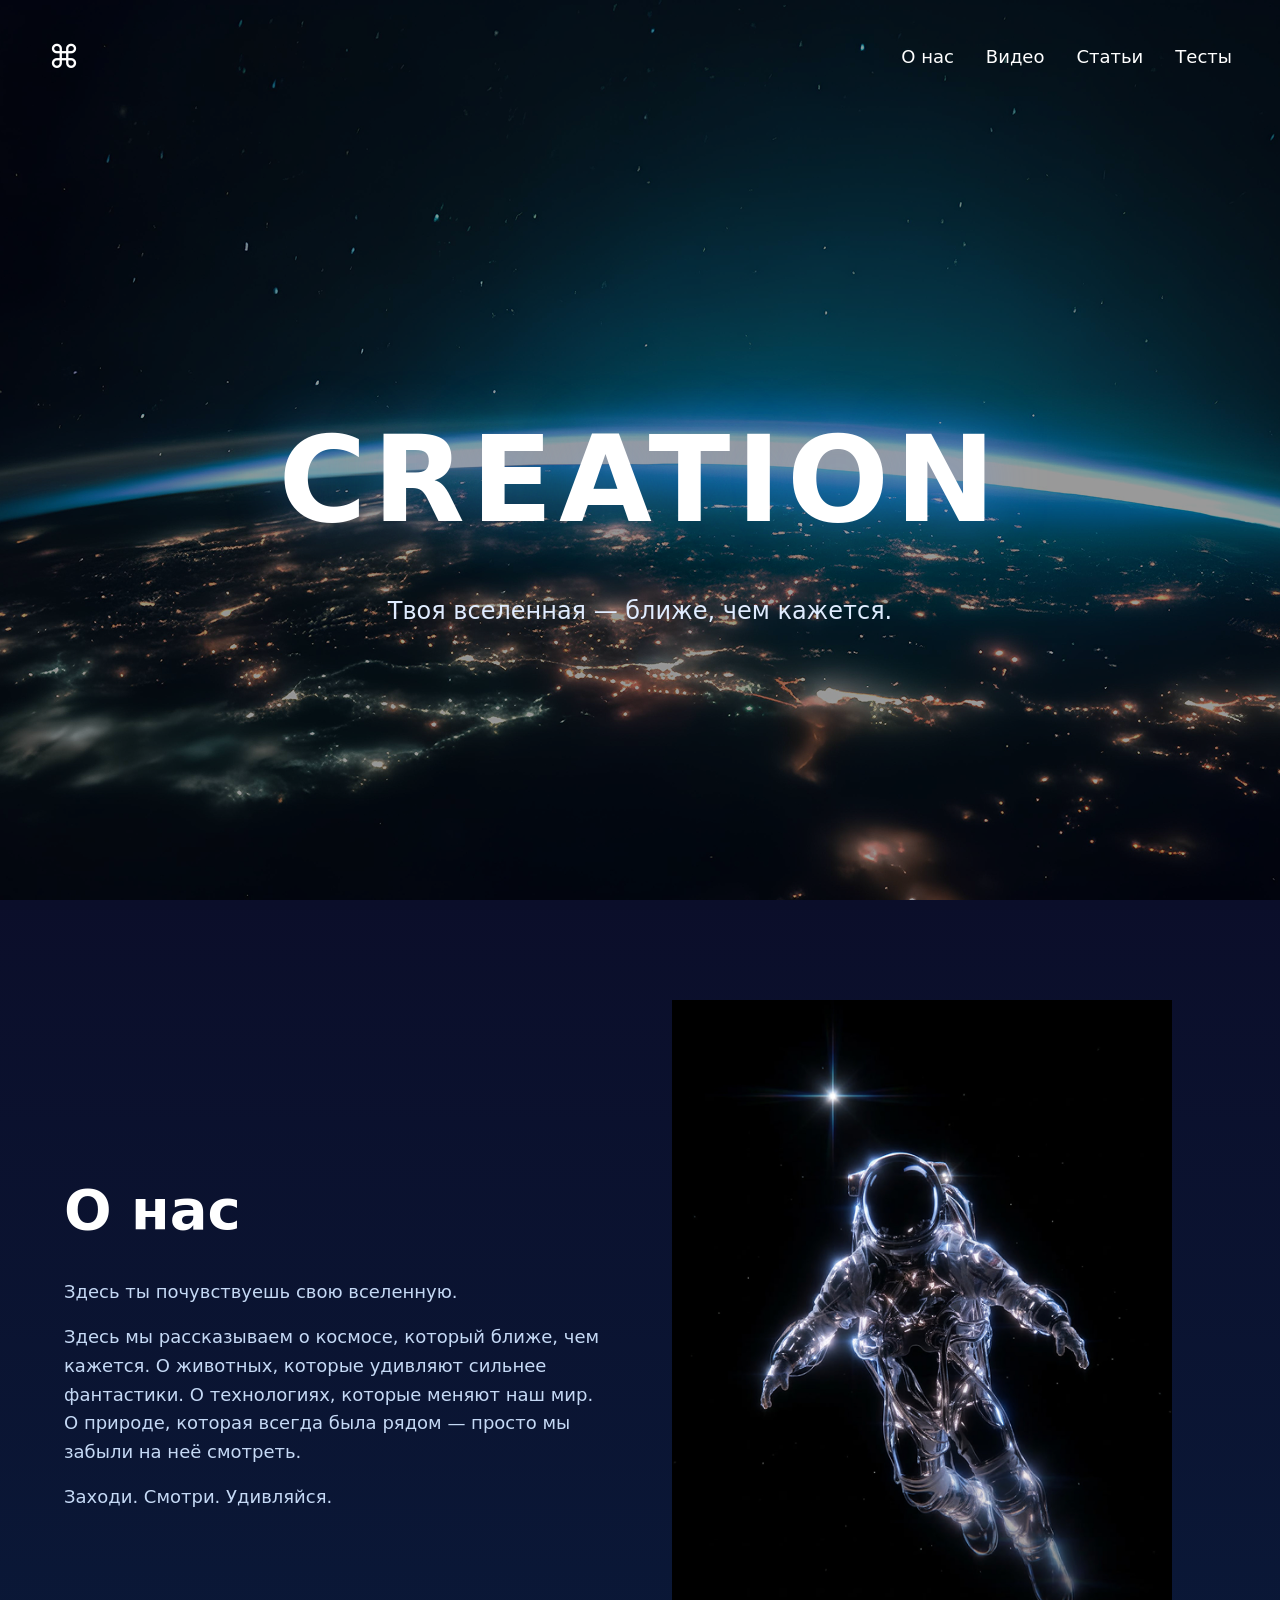
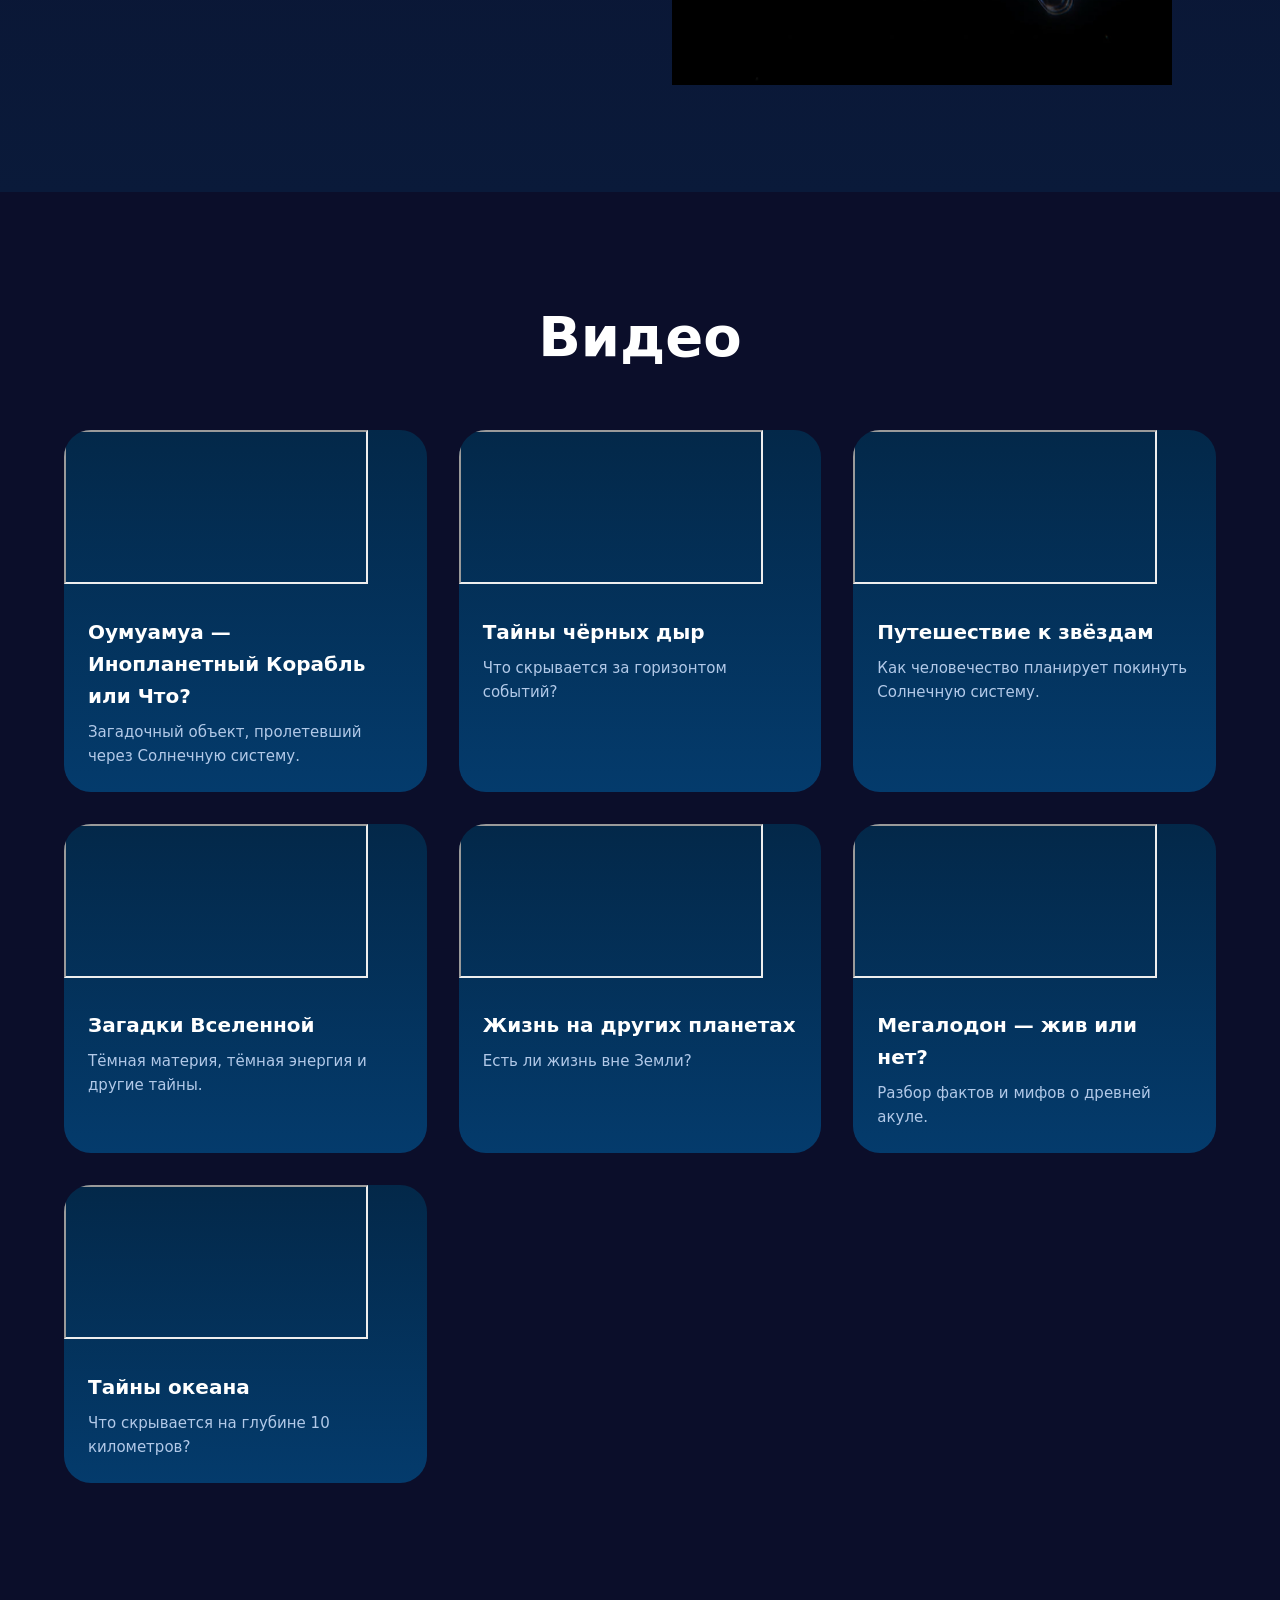
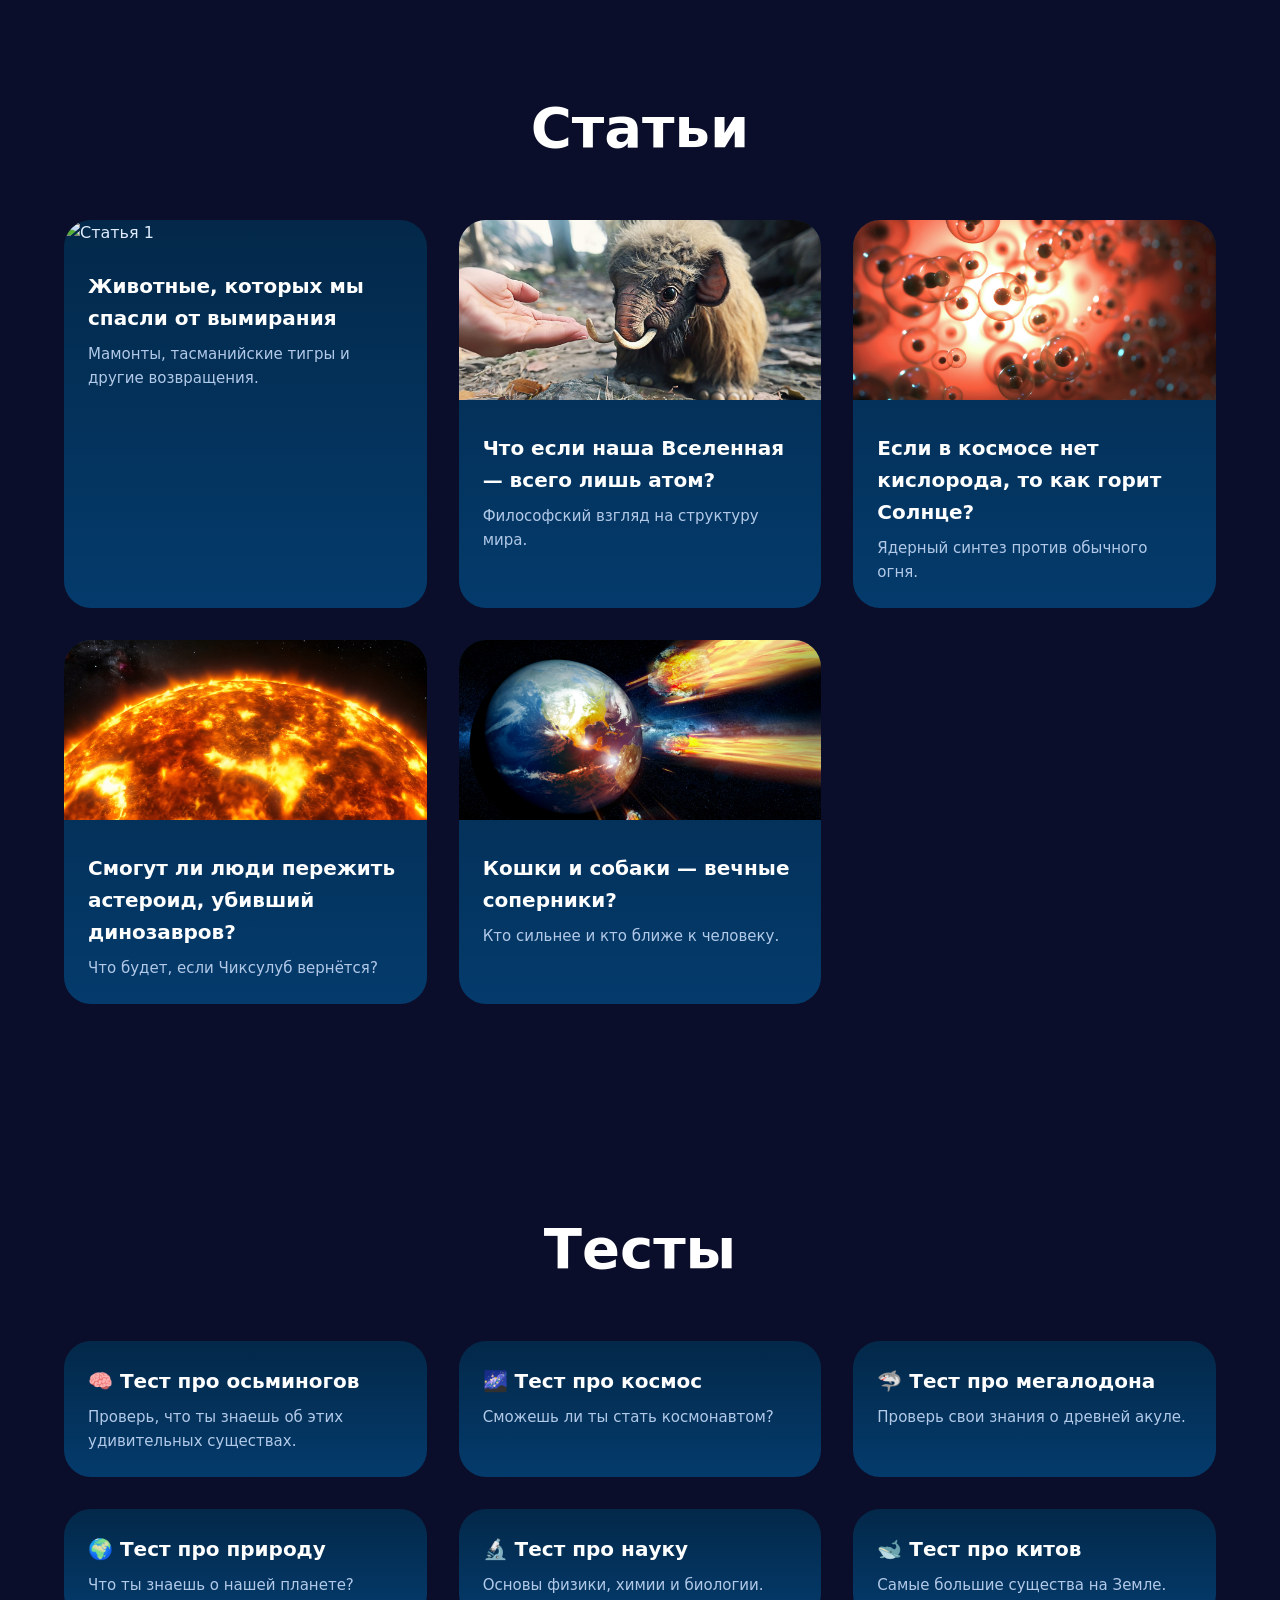
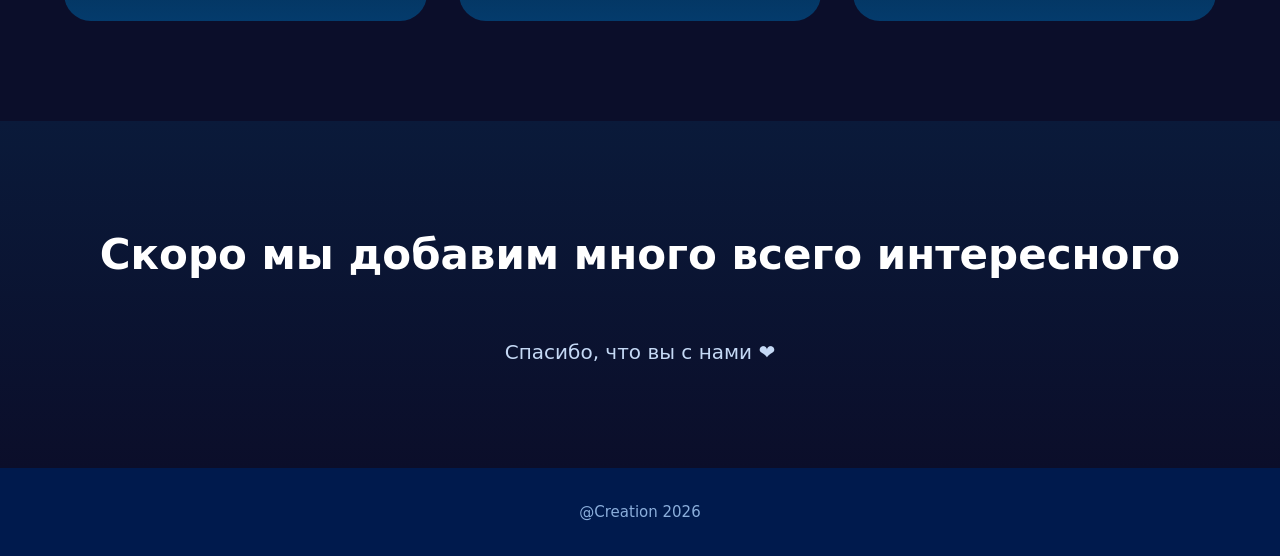
==== index.html @ 6f1531b1 "Update index.html" ====
<!DOCTYPE html>
<html lang="ru">
<head>
    <meta charset="UTF-8" />
    <meta name="viewport" content="width=device-width, initial-scale=1.0" />
    <title>Creation — Твоя вселенная ближе, чем кажется</title>
    <link rel="stylesheet" href="style.css" />
</head>
<body>

    <!-- ШАПКА -->
    <header class="hero">
        <nav class="nav">
            <div class="logo">⌘</div>
            <div class="nav-links">
                <a href="#about">О нас</a>
                <a href="#video">Видео</a>
                <a href="#articles">Статьи</a>
                <a href="#tests">Тесты</a>
            </div>
        </nav>
        <div class="hero-content">
            <h1>CREATION</h1>
            <p>Твоя вселенная — ближе, чем кажется.</p>
        </div>
    </header>

    <!-- О НАС -->
    <section class="about" id="about">
        <div class="container about-grid">
            <div class="about-text">
                <h2>О нас</h2>
                <p>Здесь ты почувствуешь свою вселенную.</p>
                <p>Здесь мы рассказываем о космосе, который ближе, чем кажется. О животных, которые удивляют сильнее фантастики. О технологиях, которые меняют наш мир. О природе, которая всегда была рядом — просто мы забыли на неё смотреть.</p>
                <p>Заходи. Смотри. Удивляйся.</p>
            </div>
            <div class="about-image">
                <img src="images/astronaut.png" alt="Астронавт" />
            </div>
        </div>
    </section>

    <!-- ВИДЕО -->
    <section class="video" id="video">
        <div class="container">
            <h2>Видео</h2>
            <div class="cards">
                <div class="card">
                    <iframe src="https://vkvideo.ru/video_ext.php?oid=-218439981&id=456239287&hash=de2bb374d30e2c2c&hd=4" allowfullscreen></iframe>
                    <div class="card-info">
                        <h3>Оумуамуа — Инопланетный Корабль или Что?</h3>
                        <p>Загадочный объект, пролетевший через Солнечную систему.</p>
                    </div>
                </div>
                <div class="card">
                    <iframe src="https://vkvideo.ru/video_ext.php?oid=-218439981&id=456239277&hash=f1d18c4d603e2909&hd=4" allowfullscreen></iframe>
                    <div class="card-info">
                        <h3>Тайны чёрных дыр</h3>
                        <p>Что скрывается за горизонтом событий?</p>
                    </div>
                </div>
                <div class="card">
                    <iframe src="https://vkvideo.ru/video_ext.php?oid=-218439981&id=456239254&hash=e737dfb72e11c204&hd=4" allowfullscreen></iframe>
                    <div class="card-info">
                        <h3>Путешествие к звёздам</h3>
                        <p>Как человечество планирует покинуть Солнечную систему.</p>
                    </div>
                </div>
                <div class="card">
                    <iframe src="https://vkvideo.ru/video_ext.php?oid=-218439981&id=456239250&hash=65f0c5358babe5a1&hd=4" allowfullscreen></iframe>
                    <div class="card-info">
                        <h3>Загадки Вселенной</h3>
                        <p>Тёмная материя, тёмная энергия и другие тайны.</p>
                    </div>
                </div>
                <div class="card">
                    <iframe src="https://vkvideo.ru/video_ext.php?oid=-218439981&id=456239249&hash=d5e476a7322c8f44&hd=4" allowfullscreen></iframe>
                    <div class="card-info">
                        <h3>Жизнь на других планетах</h3>
                        <p>Есть ли жизнь вне Земли?</p>
                    </div>
                </div>
                <div class="card">
                    <iframe src="https://vkvideo.ru/video_ext.php?oid=-218439981&id=456239242&hash=7cb944dc60ce0223&hd=4" allowfullscreen></iframe>
                    <div class="card-info">
                        <h3>Мегалодон — жив или нет?</h3>
                        <p>Разбор фактов и мифов о древней акуле.</p>
                    </div>
                </div>
                <div class="card">
                    <iframe src="https://vkvideo.ru/video_ext.php?oid=-218439981&id=456239241&hash=634c8dbf50a5b9b9&hd=4" allowfullscreen></iframe>
                    <div class="card-info">
                        <h3>Тайны океана</h3>
                        <p>Что скрывается на глубине 10 километров?</p>
                    </div>
                </div>
            </div>
        </div>
    </section>

    <!-- СТАТЬИ -->
    <section class="articles" id="articles">
        <div class="container">
            <h2>Статьи</h2>
            <div class="cards">
                <a class="card" href="https://dzen.ru/a/aBX8T81dVy4YUMXa" target="_blank">
                    <img src="images/article-1.jpg" alt="Статья 1" />
                    <div class="card-info">
                        <h3>Животные, которых мы спасли от вымирания</h3>
                        <p>Мамонты, тасманийские тигры и другие возвращения.</p>
                    </div>
                </a>
                <a class="card" href="https://dzen.ru/a/ZqUcMtZQ5lzDeufb" target="_blank">
                    <img src="images/article-2.jpg" alt="Статья 2" />
                    <div class="card-info">
                        <h3>Что если наша Вселенная — всего лишь атом?</h3>
                        <p>Философский взгляд на структуру мира.</p>
                    </div>
                </a>
                <a class="card" href="https://dzen.ru/a/ZqPTDhORpBFVFWSX" target="_blank">
                    <img src="images/article-3.jpg" alt="Статья 3" />
                    <div class="card-info">
                        <h3>Если в космосе нет кислорода, то как горит Солнце?</h3>
                        <p>Ядерный синтез против обычного огня.</p>
                    </div>
                </a>
                <a class="card" href="https://dzen.ru/a/Zp5IUwvOgj-V2oVe" target="_blank">
                    <img src="images/article-4.jpg" alt="Статья 4" />
                    <div class="card-info">
                        <h3>Смогут ли люди пережить астероид, убивший динозавров?</h3>
                        <p>Что будет, если Чиксулуб вернётся?</p>
                    </div>
                </a>
                <a class="card" href="https://dzen.ru/a/Zp0qMAXLX3EiZTtD" target="_blank">
                    <img src="images/article-5.jpg" alt="Статья 5" />
                    <div class="card-info">
                        <h3>Кошки и собаки — вечные соперники?</h3>
                        <p>Кто сильнее и кто ближе к человеку.</p>
                    </div>
                </a>
            </div>
        </div>
    </section>

    <!-- ТЕСТЫ -->
    <section class="tests" id="tests">
        <div class="container">
            <h2>Тесты</h2>
            <div class="cards">
                <div class="card" onclick="startQuiz(0)">
                    <div class="card-info">
                        <h3>🧠 Тест про осьминогов</h3>
                        <p>Проверь, что ты знаешь об этих удивительных существах.</p>
                    </div>
                </div>
                <div class="card" onclick="startQuiz(1)">
                    <div class="card-info">
                        <h3>🌌 Тест про космос</h3>
                        <p>Сможешь ли ты стать космонавтом?</p>
                    </div>
                </div>
                <div class="card" onclick="startQuiz(2)">
                    <div class="card-info">
                        <h3>🦈 Тест про мегалодона</h3>
                        <p>Проверь свои знания о древней акуле.</p>
                    </div>
                </div>
                <div class="card" onclick="startQuiz(3)">
                    <div class="card-info">
                        <h3>🌍 Тест про природу</h3>
                        <p>Что ты знаешь о нашей планете?</p>
                    </div>
                </div>
                <div class="card" onclick="startQuiz(4)">
                    <div class="card-info">
                        <h3>🔬 Тест про науку</h3>
                        <p>Основы физики, химии и биологии.</p>
                    </div>
                </div>
                <div class="card" onclick="startQuiz(5)">
                    <div class="card-info">
                        <h3>🐋 Тест про китов</h3>
                        <p>Самые большие существа на Земле.</p>
                    </div>
                </div>
            </div>
        </div>
    </section>

    <!-- МОДАЛЬНОЕ ОКНО ДЛЯ ТЕСТОВ -->
    <div id="quizModal" class="modal">
        <div class="modal-content quiz-content">
            <span class="close" onclick="closeQuiz()">&times;</span>
            <div id="quizContainer"></div>
        </div>
    </div>

    <!-- ФИНАЛ -->
    <section class="final">
        <div class="container">
            <h2>Скоро мы добавим много всего интересного</h2>
            <p>Спасибо, что вы с нами ❤️</p>
        </div>
    </section>

    <!-- ПОДВАЛ -->
    <footer>
        <div class="container">
            <p>@Creation 2026</p>
        </div>
    </footer>

    <script src="script.js"></script>
</body>
</html>
---- style.css ----
* { margin: 0; padding: 0; box-sizing: border-box; }

body {
    font-family: 'Segoe UI', system-ui, -apple-system, sans-serif;
    background: #0b0e2a;
    color: #e0ecff;
    line-height: 1.6;
}

.container { max-width: 1200px; margin: 0 auto; padding: 0 24px; }

/* ШАПКА */
.hero {
    min-height: 100vh;
    background: url('images/hero-bg.jpg') center/cover no-repeat;
    position: relative;
    display: flex;
    flex-direction: column;
}
.hero::before {
    content: '';
    position: absolute; inset: 0;
    background: rgba(0, 0, 0, 0.4);
}
.nav {
    position: relative; z-index: 2;
    display: flex; justify-content: space-between; align-items: center;
    padding: 32px 48px;
}
.logo { font-size: 32px; color: #fff; }
.nav-links { display: flex; gap: 32px; }
.nav-links a {
    color: #fff; text-decoration: none; font-size: 18px; transition: 0.2s;
}
.nav-links a:hover { color: #6aa5ff; }
.hero-content {
    position: relative; z-index: 2;
    flex: 1; display: flex; flex-direction: column;
    justify-content: center; align-items: center; text-align: center;
}
.hero-content h1 {
    font-size: 120px; font-weight: 900; color: #fff;
    letter-spacing: 0.05em;
    text-shadow: 0 0 60px rgba(106, 165, 255, 0.4);
}
.hero-content p { font-size: 24px; color: #e0ecff; margin-top: 16px; }

/* СЕКЦИИ */
section { padding: 100px 0; }
h2 {
    font-size: 56px; font-weight: 700; color: #fff;
    text-align: center; margin-bottom: 48px;
}

/* О НАС */
.about { background: linear-gradient(180deg, #0b0e2a 0%, #0a1a3a 100%); }
.about-grid {
    display: grid; grid-template-columns: 1fr 1fr;
    gap: 64px; align-items: center;
}
.about-text h2 { text-align: left; margin-bottom: 24px; }
.about-text p { font-size: 18px; color: #c5d9f5; margin-bottom: 16px; }
.about-image img { width: 100%; max-width: 500px; }

/* КАРТОЧКИ */
.cards {
    display: grid; grid-template-columns: repeat(auto-fit, minmax(280px, 1fr));
    gap: 32px;
}
.card {
    background: linear-gradient(180deg, #032849 0%, #043b6c 100%);
    border-radius: 27px; overflow: hidden; transition: 0.3s;
    cursor: pointer; text-decoration: none; color: inherit; display: block;
}
.card:hover {
    transform: translateY(-8px);
    box-shadow: 0 20px 40px rgba(0, 0, 0, 0.4);
}
.card img { width: 100%; height: 180px; object-fit: cover; }
.card-info { padding: 24px; }
.card-info h3 { font-size: 20px; color: #fff; margin-bottom: 8px; }
.card-info p { font-size: 15px; color: #b2c9e8; }

/* МОДАЛЬНЫЕ ОКНА */
.modal {
    display: none; position: fixed; inset: 0;
    background: rgba(0, 0, 0, 0.9); z-index: 1000;
    justify-content: center; align-items: center; padding: 24px;
}
.modal.active { display: flex; }
.modal-content {
    background: #0b0e2a; border-radius: 27px;
    max-width: 900px; width: 100%; padding: 24px; position: relative;
}
.modal-content iframe {
    width: 100%; aspect-ratio: 16 / 9; border-radius: 16px;
}
.close {
    position: absolute; top: 16px; right: 24px;
    font-size: 36px; color: #fff; cursor: pointer;
}
.quiz-content { max-width: 700px; }

/* ТЕСТЫ */
.quiz-question { font-size: 24px; color: #fff; margin-bottom: 24px; }
.quiz-options { display: flex; flex-direction: column; gap: 12px; }
.quiz-option {
    padding: 16px 24px;
    background: rgba(255, 255, 255, 0.05);
    border: 1px solid rgba(255, 255, 255, 0.1);
    border-radius: 16px; color: #e0ecff; font-size: 18px;
    cursor: pointer; transition: 0.2s;
}
.quiz-option:hover {
    background: rgba(106, 165, 255, 0.1);
    border-color: #6aa5ff;
}
.quiz-option.correct {
    background: rgba(52, 196, 113, 0.2);
    border-color: #34c471;
}
.quiz-option.wrong {
    background: rgba(255, 80, 80, 0.2);
    border-color: #ff5555;
}
.quiz-result {
    margin-top: 24px; text-align: center;
    font-size: 20px; color: #fff;
}

/* ФИНАЛ */
.final {
    background: linear-gradient(180deg, #0a1a3a 0%, #0b0e2a 100%);
    text-align: center;
}
.final h2 { font-size: 42px; }
.final p { font-size: 20px; color: #c5d9f5; margin-top: 16px; }

/* ПОДВАЛ */
footer {
    background: #001a4d; padding: 32px 0;
    text-align: center; color: #8aaedb; font-size: 15px;
}

/* АДАПТИВ */
@media (max-width: 768px) {
    .hero-content h1 { font-size: 56px; }
    .hero-content p { font-size: 18px; }
    .nav { flex-direction: column; gap: 16px; }
    .nav-links { gap: 16px; }
    h2 { font-size: 36px; }
    .about-grid { grid-template-columns: 1fr; }
}
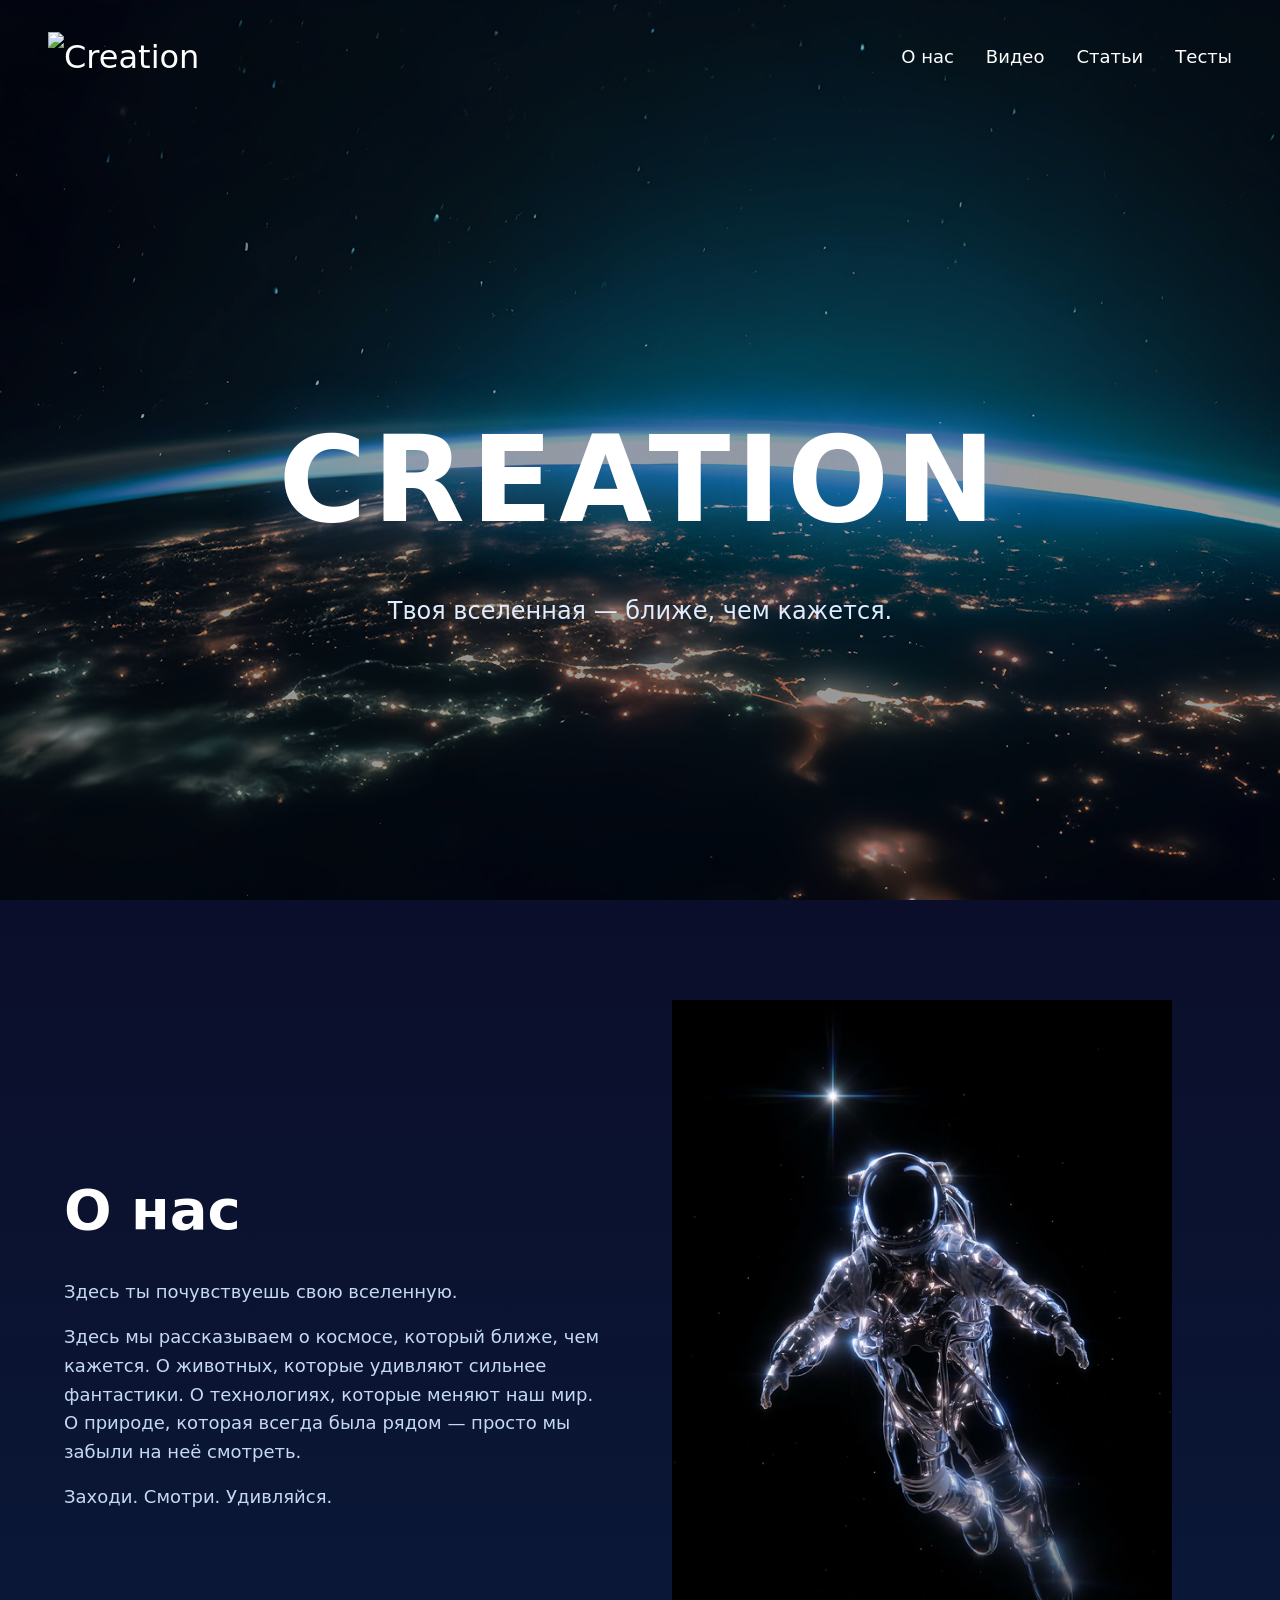
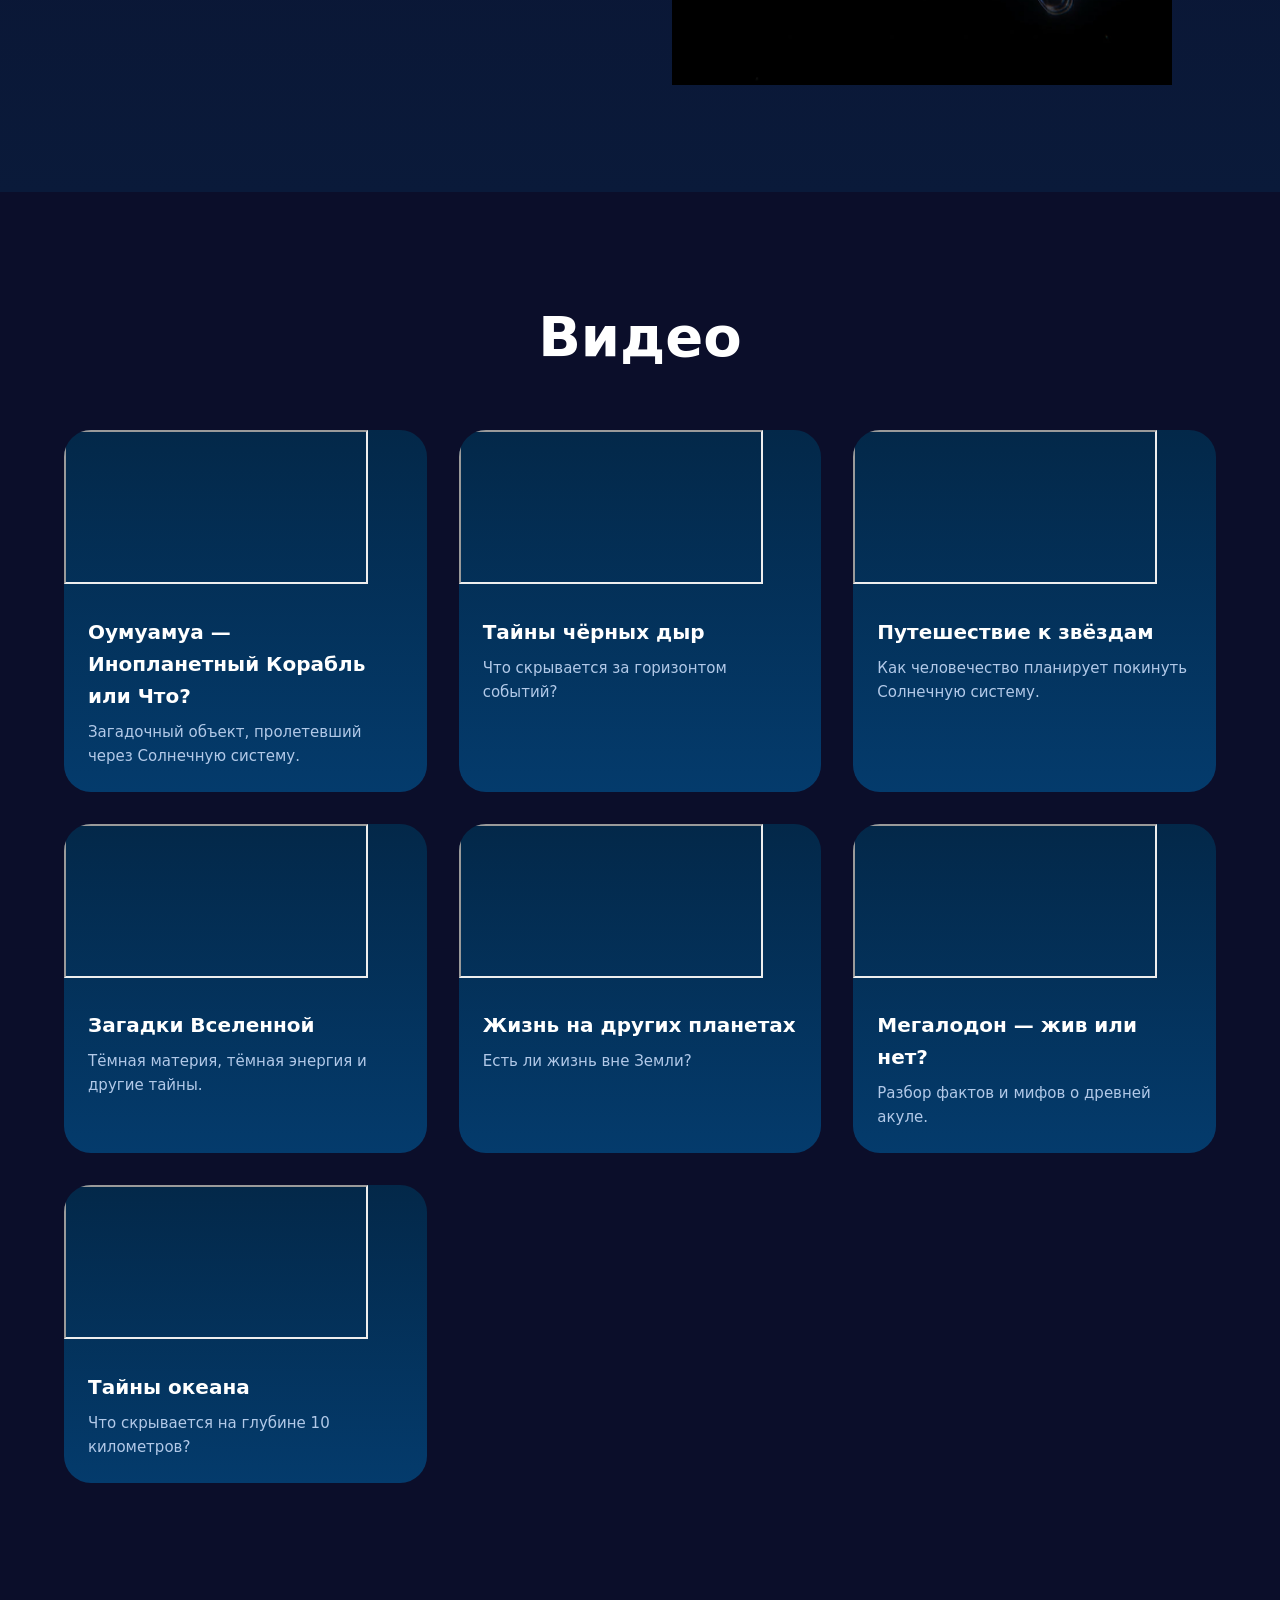
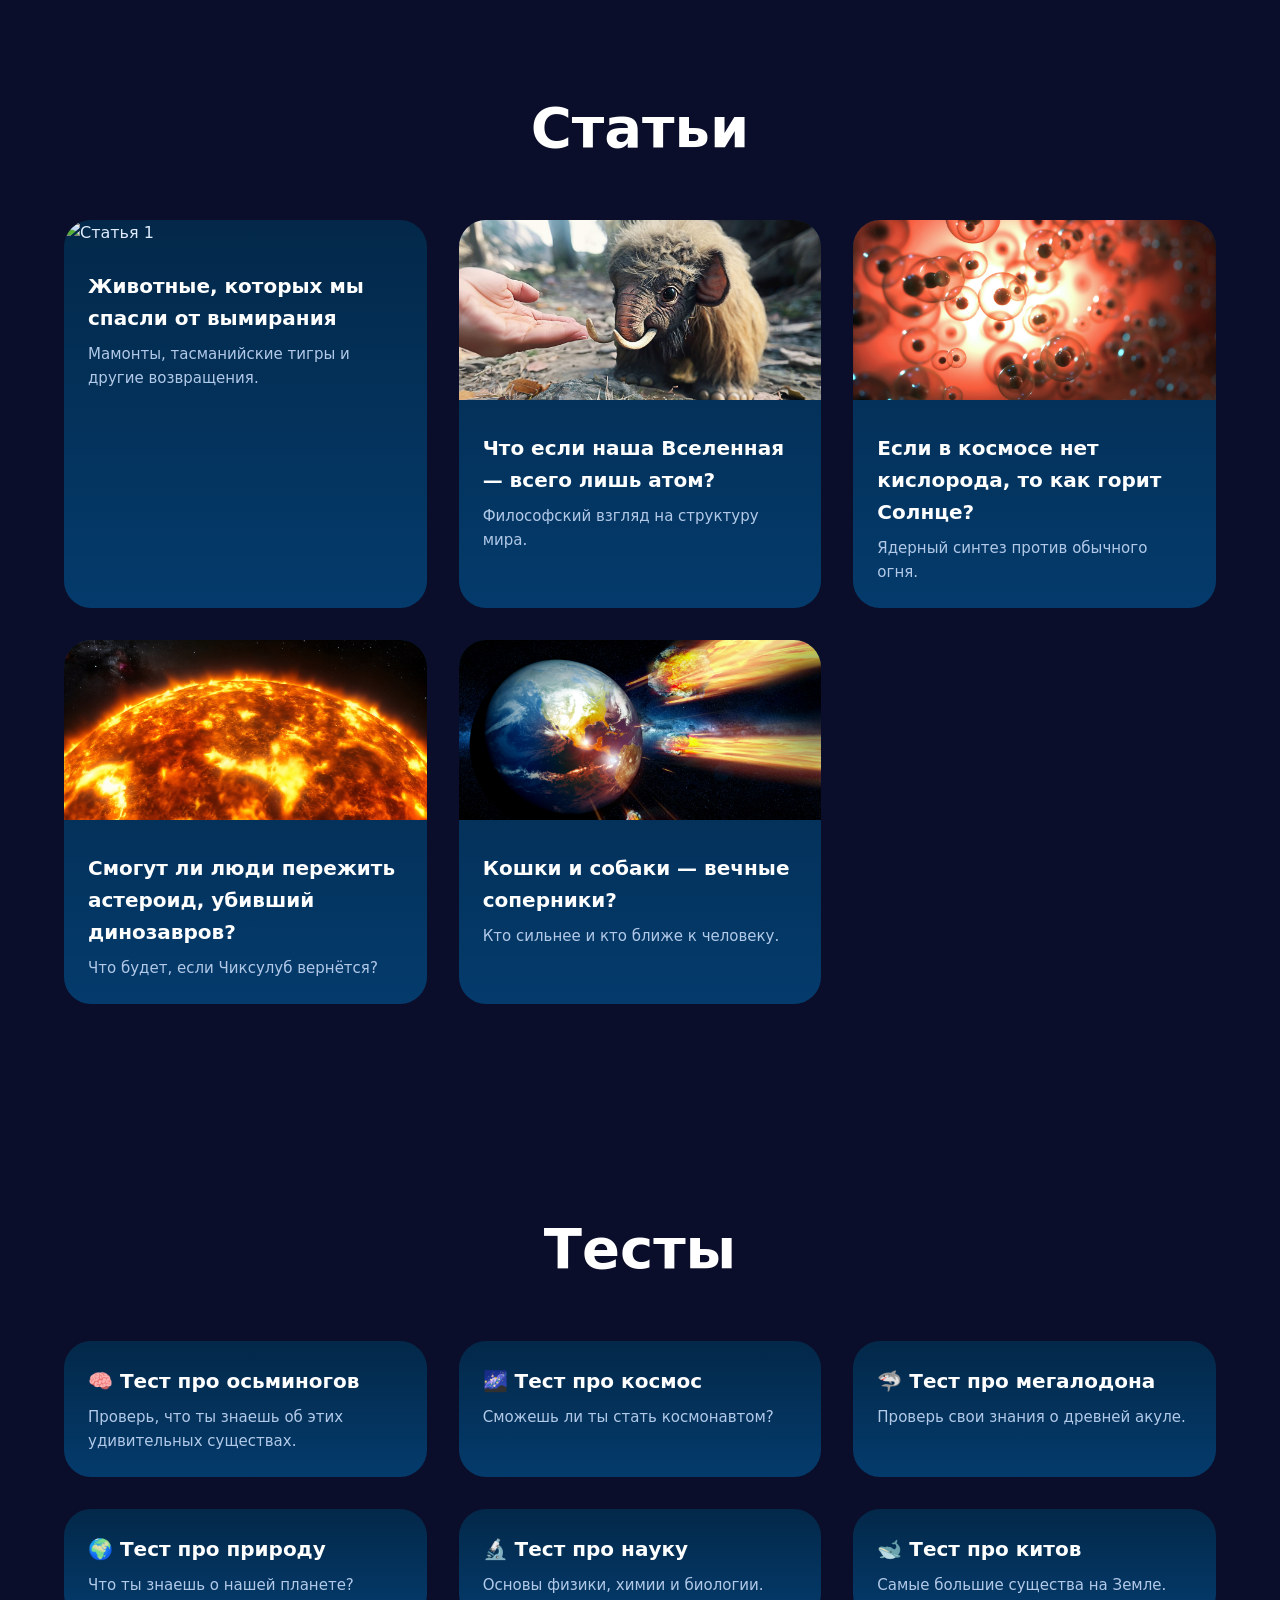
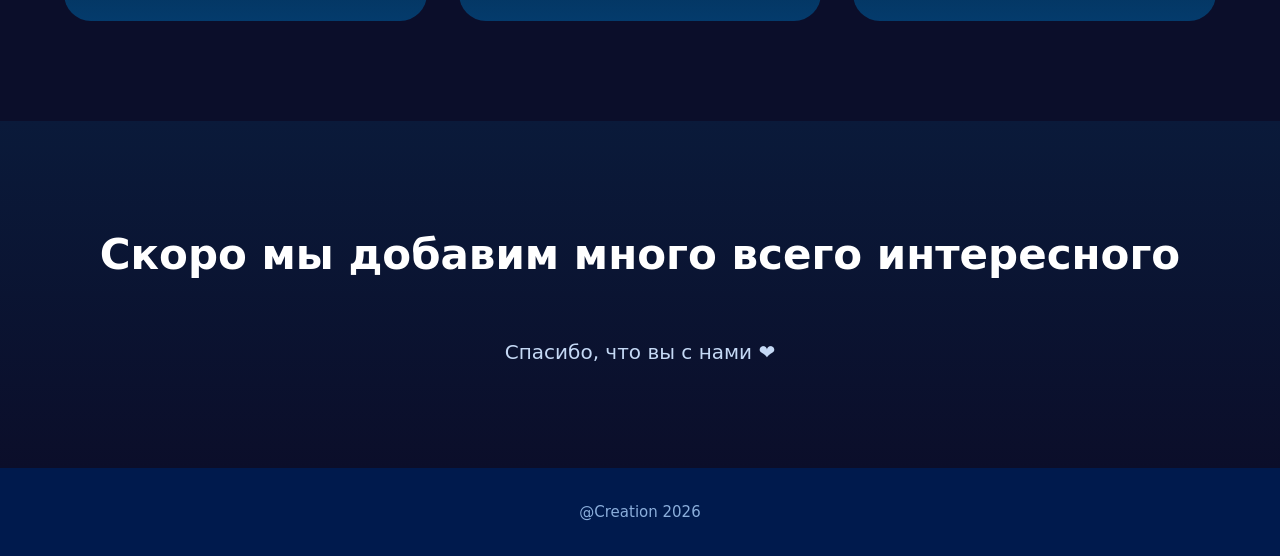
==== commit 2752c69f: "Update index.html" ====
--- a/index.html
+++ b/index.html
@@ -4,6 +4,9 @@
     <meta charset="UTF-8" />
     <meta name="viewport" content="width=device-width, initial-scale=1.0" />
     <title>Creation — Твоя вселенная ближе, чем кажется</title>
+    <link rel="preconnect" href="https://fonts.googleapis.com">
+    <link rel="preconnect" href="https://fonts.gstatic.com" crossorigin>
+    <link href="https://fonts.googleapis.com/css2?family=Inter:wght@400;700;900&display=swap" rel="stylesheet">
     <link rel="stylesheet" href="style.css" />
 </head>
 <body>
@@ -11,7 +14,9 @@
     <!-- ШАПКА -->
     <header class="hero">
         <nav class="nav">
-            <div class="logo">⌘</div>
+            <div class="logo">
+                <img src="images/logo.png" alt="Creation" />
+            </div>
             <div class="nav-links">
                 <a href="#about">О нас</a>
                 <a href="#video">Видео</a>
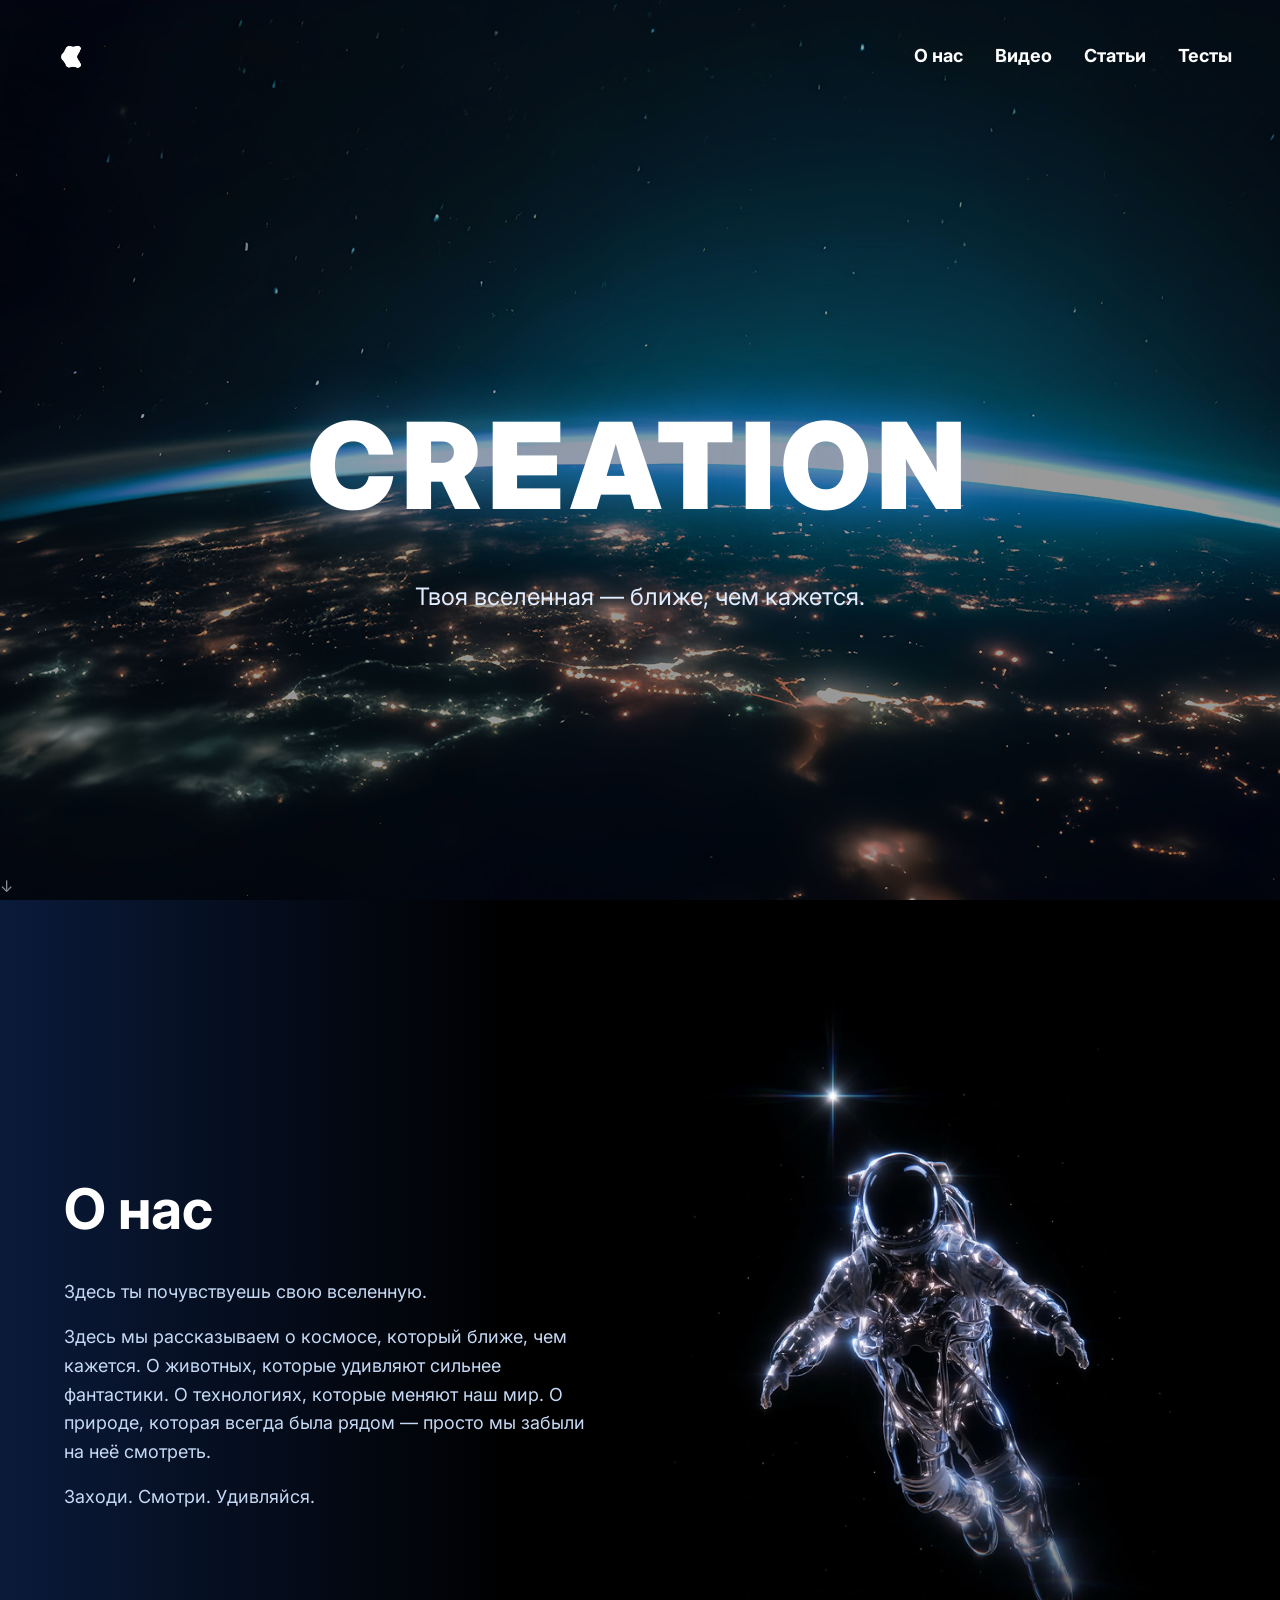
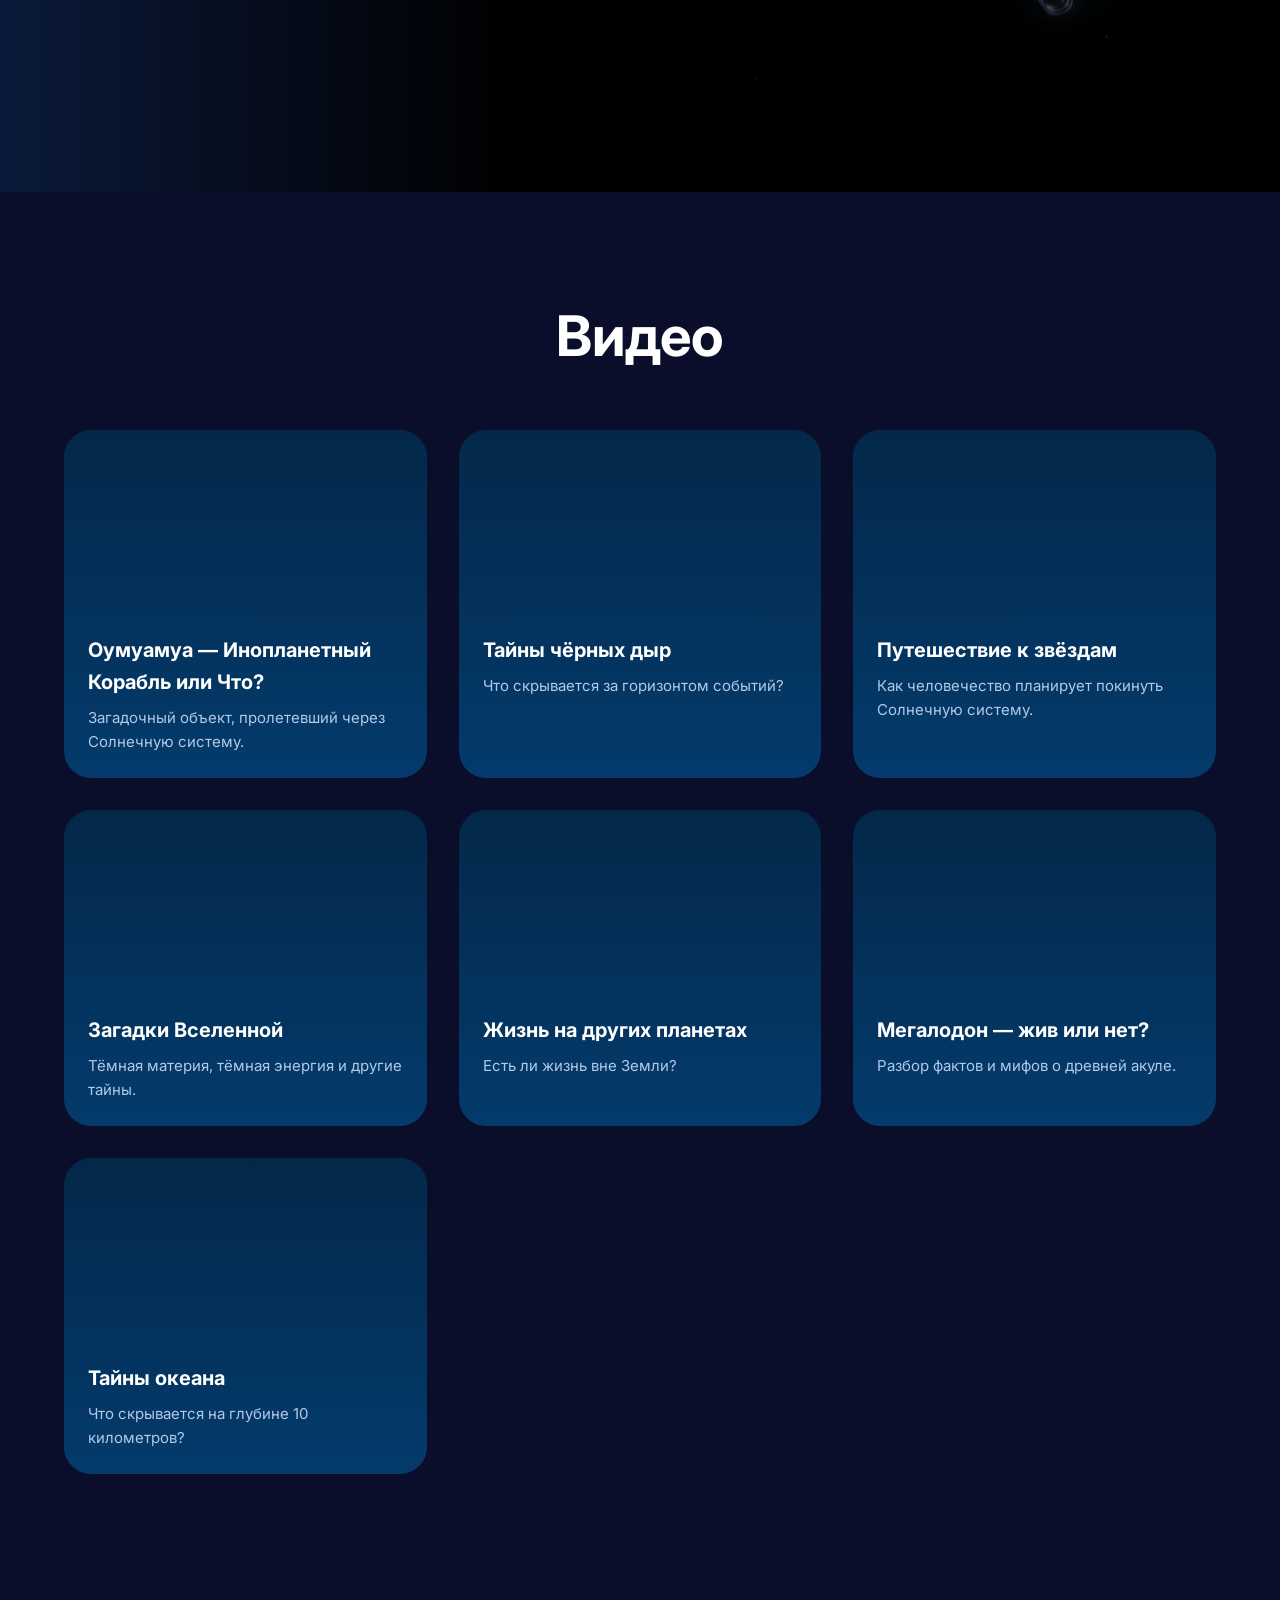
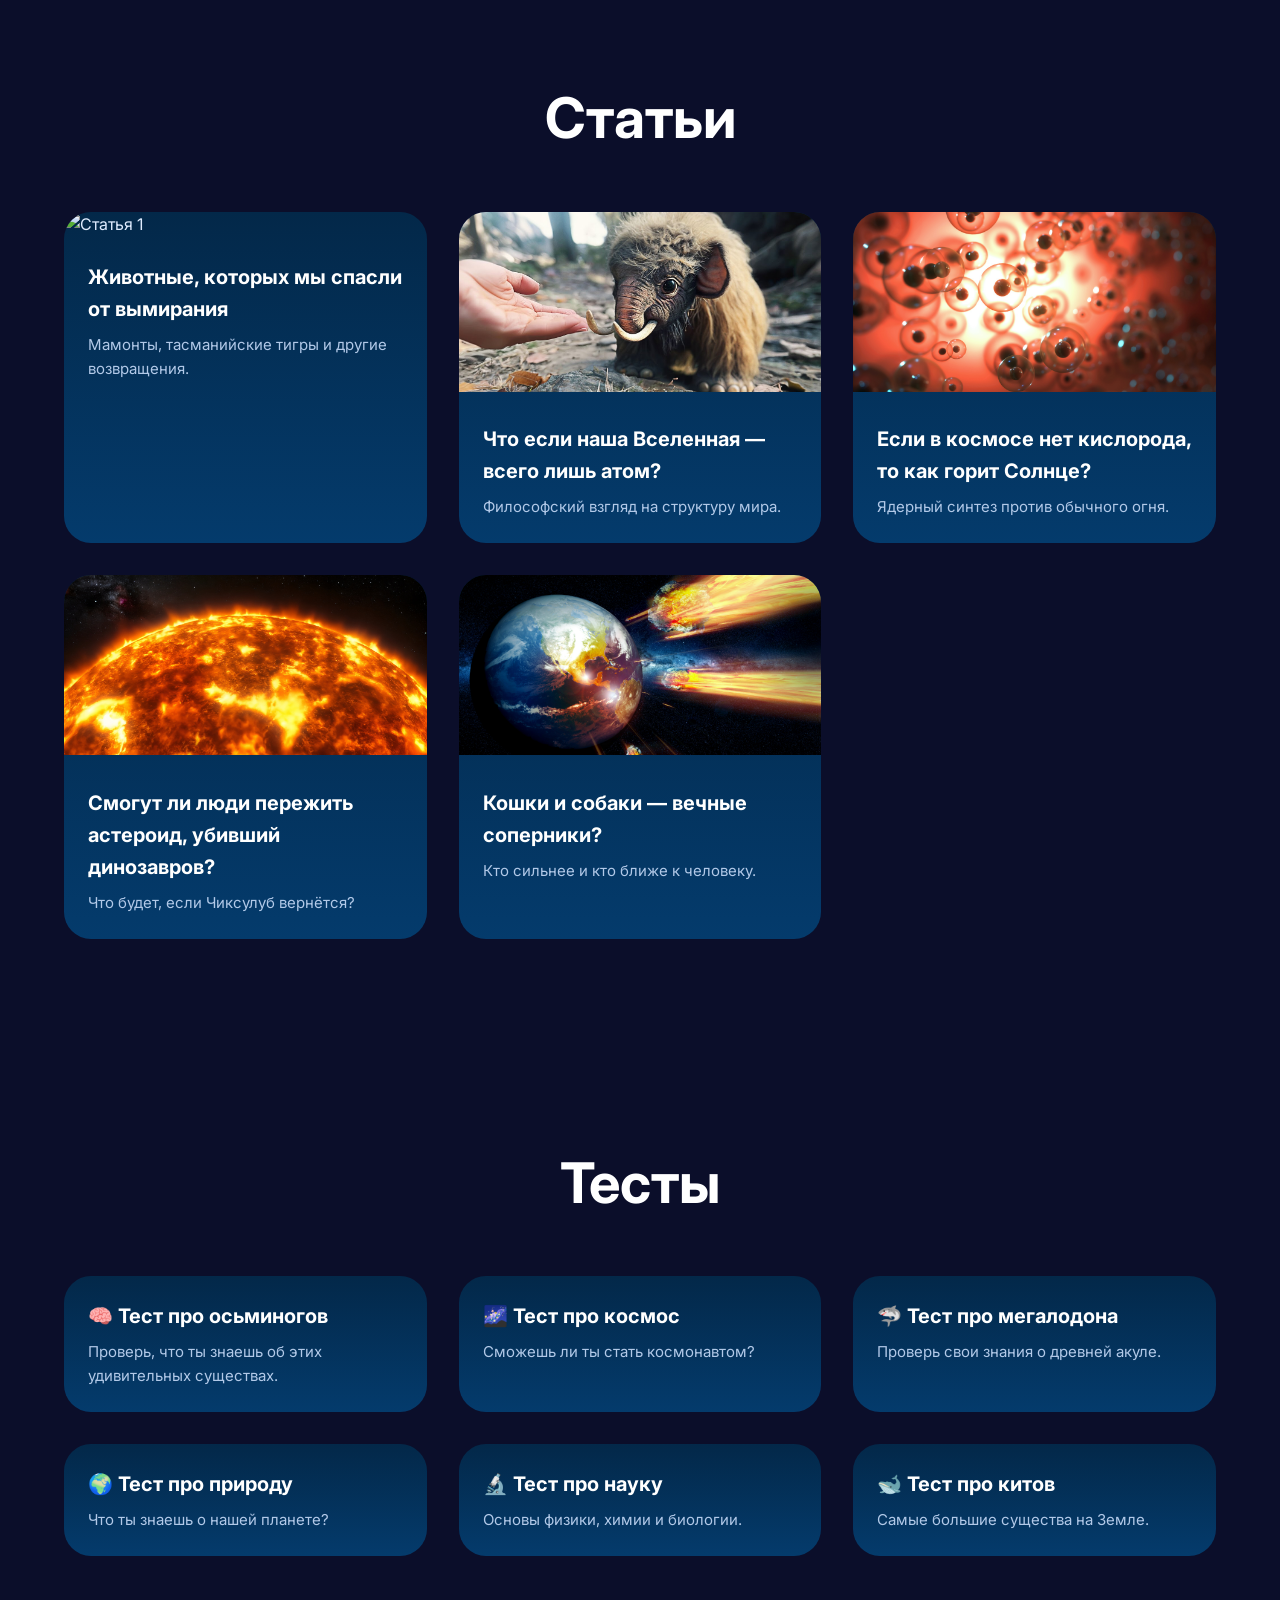
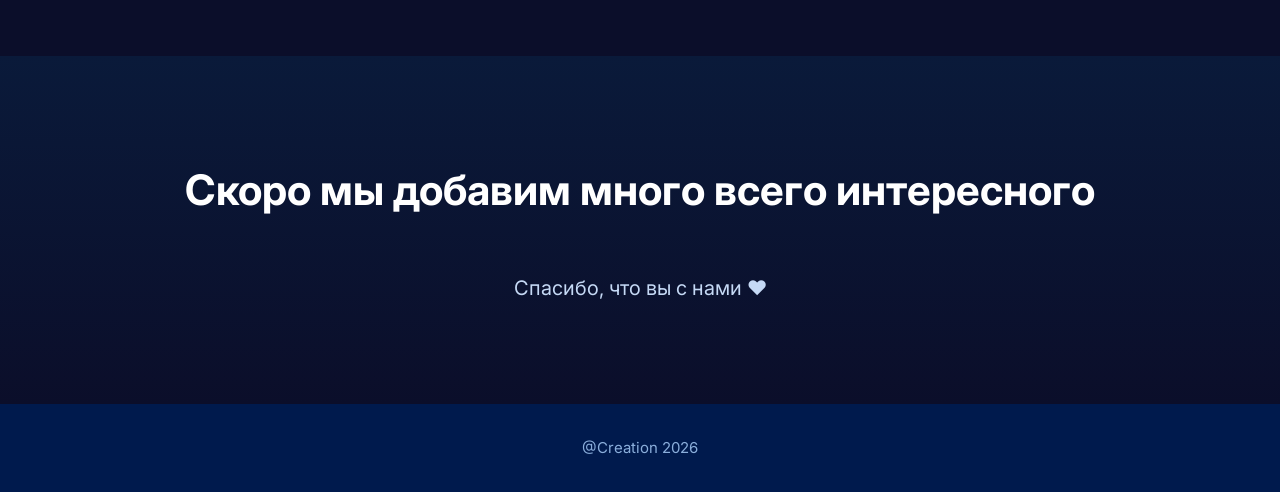
==== commit 0c596247: "Update index.html" ====
--- a/index.html
+++ b/index.html
@@ -6,7 +6,7 @@
     <title>Creation — Твоя вселенная ближе, чем кажется</title>
     <link rel="preconnect" href="https://fonts.googleapis.com">
     <link rel="preconnect" href="https://fonts.gstatic.com" crossorigin>
-    <link href="https://fonts.googleapis.com/css2?family=Inter:wght@400;700;900&display=swap" rel="stylesheet">
+    <link href="https://fonts.googleapis.com/css2?family=Inter:wght@400;600;700;900&display=swap" rel="stylesheet">
     <link rel="stylesheet" href="style.css" />
 </head>
 <body>
@@ -28,10 +28,11 @@
             <h1>CREATION</h1>
             <p>Твоя вселенная — ближе, чем кажется.</p>
         </div>
+        <div class="scroll-indicator">↓</div>
     </header>
 
     <!-- О НАС -->
-    <section class="about" id="about">
+    <section class="about reveal" id="about">
         <div class="container about-grid">
             <div class="about-text">
                 <h2>О нас</h2>
@@ -46,7 +47,7 @@
     </section>
 
     <!-- ВИДЕО -->
-    <section class="video" id="video">
+    <section class="video reveal" id="video">
         <div class="container">
             <h2>Видео</h2>
             <div class="cards">
@@ -104,7 +105,7 @@
     </section>
 
     <!-- СТАТЬИ -->
-    <section class="articles" id="articles">
+    <section class="articles reveal" id="articles">
         <div class="container">
             <h2>Статьи</h2>
             <div class="cards">
@@ -148,7 +149,7 @@
     </section>
 
     <!-- ТЕСТЫ -->
-    <section class="tests" id="tests">
+    <section class="tests reveal" id="tests">
         <div class="container">
             <h2>Тесты</h2>
             <div class="cards">
@@ -201,7 +202,7 @@
     </div>
 
     <!-- ФИНАЛ -->
-    <section class="final">
+    <section class="final reveal">
         <div class="container">
             <h2>Скоро мы добавим много всего интересного</h2>
             <p>Спасибо, что вы с нами ❤️</p>
--- a/style.css
+++ b/style.css
@@ -1,7 +1,7 @@
 * { margin: 0; padding: 0; box-sizing: border-box; }
 
 body {
-    font-family: 'Segoe UI', system-ui, -apple-system, sans-serif;
+    font-family: 'Inter', 'Segoe UI', system-ui, -apple-system, sans-serif;
     background: #0b0e2a;
     color: #e0ecff;
     line-height: 1.6;
@@ -27,9 +27,15 @@
     display: flex; justify-content: space-between; align-items: center;
     padding: 32px 48px;
 }
-.logo { font-size: 32px; color: #fff; }
+.logo img {
+    height: 48px;
+    width: auto;
+    display: block;
+}
 .nav-links { display: flex; gap: 32px; }
 .nav-links a {
+    font-family: 'Inter', sans-serif;
+    font-weight: 700;
     color: #fff; text-decoration: none; font-size: 18px; transition: 0.2s;
 }
 .nav-links a:hover { color: #6aa5ff; }
@@ -39,21 +45,29 @@
     justify-content: center; align-items: center; text-align: center;
 }
 .hero-content h1 {
-    font-size: 120px; font-weight: 900; color: #fff;
+    font-family: 'Inter', sans-serif;
+    font-weight: 900;
+    font-size: 120px; color: #fff;
     letter-spacing: 0.05em;
     text-shadow: 0 0 60px rgba(106, 165, 255, 0.4);
 }
-.hero-content p { font-size: 24px; color: #e0ecff; margin-top: 16px; }
+.hero-content p {
+    font-family: 'Inter', sans-serif;
+    font-size: 24px; color: #e0ecff; margin-top: 16px;
+}
 
 /* СЕКЦИИ */
 section { padding: 100px 0; }
 h2 {
+    font-family: 'Inter', sans-serif;
     font-size: 56px; font-weight: 700; color: #fff;
     text-align: center; margin-bottom: 48px;
 }
 
-/* О НАС */
-.about { background: linear-gradient(180deg, #0b0e2a 0%, #0a1a3a 100%); }
+/* О НАС — чёрный фон + синий градиент слева */
+.about {
+    background: linear-gradient(90deg, #0a1a3a 0%, #000000 40%, #000000 100%);
+}
 .about-grid {
     display: grid; grid-template-columns: 1fr 1fr;
     gap: 64px; align-items: center;
@@ -81,6 +95,15 @@
 .card-info h3 { font-size: 20px; color: #fff; margin-bottom: 8px; }
 .card-info p { font-size: 15px; color: #b2c9e8; }
 
+/* ВИДЕО IFRAME */
+.card iframe {
+    width: 100%;
+    height: 180px;
+    border: none;
+    border-radius: 27px 27px 0 0;
+    display: block;
+}
+
 /* МОДАЛЬНЫЕ ОКНА */
 .modal {
     display: none; position: fixed; inset: 0;
@@ -91,9 +114,6 @@
 .modal-content {
     background: #0b0e2a; border-radius: 27px;
     max-width: 900px; width: 100%; padding: 24px; position: relative;
-}
-.modal-content iframe {
-    width: 100%; aspect-ratio: 16 / 9; border-radius: 16px;
 }
 .close {
     position: absolute; top: 16px; right: 24px;
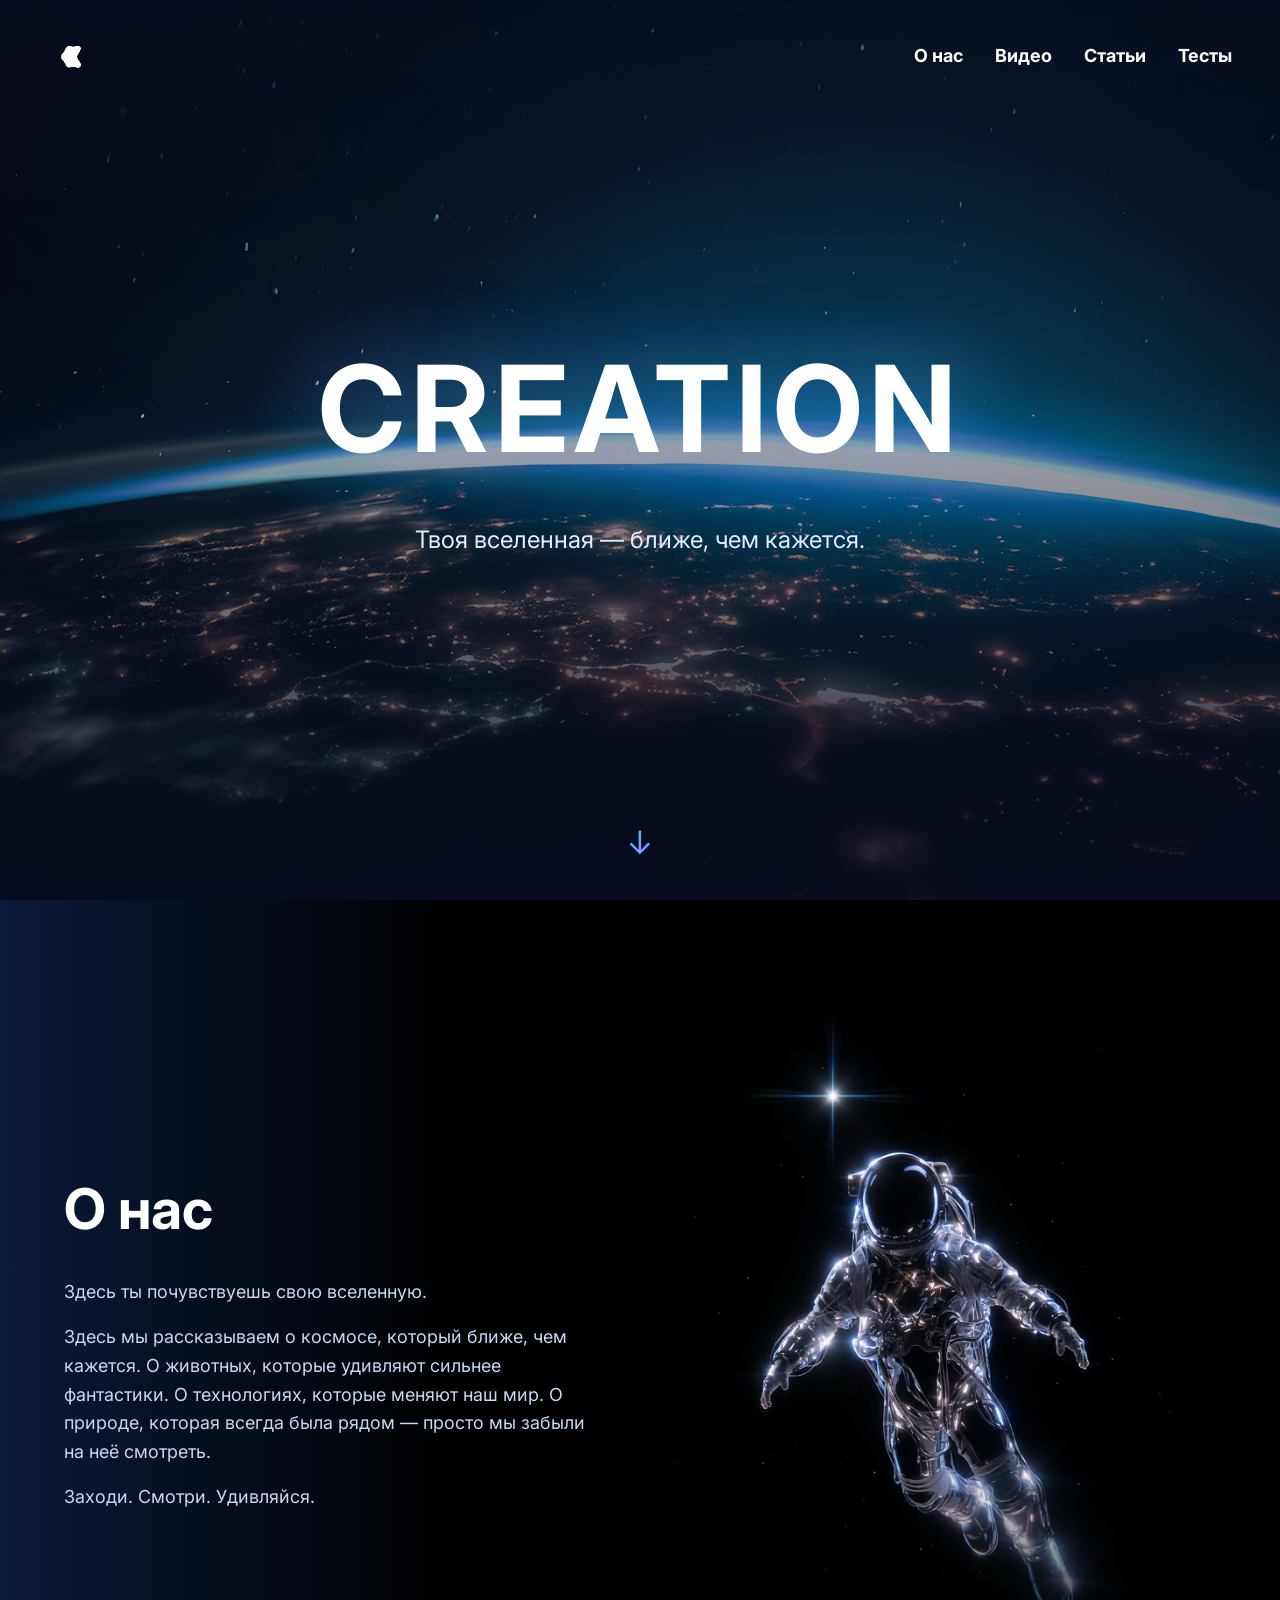
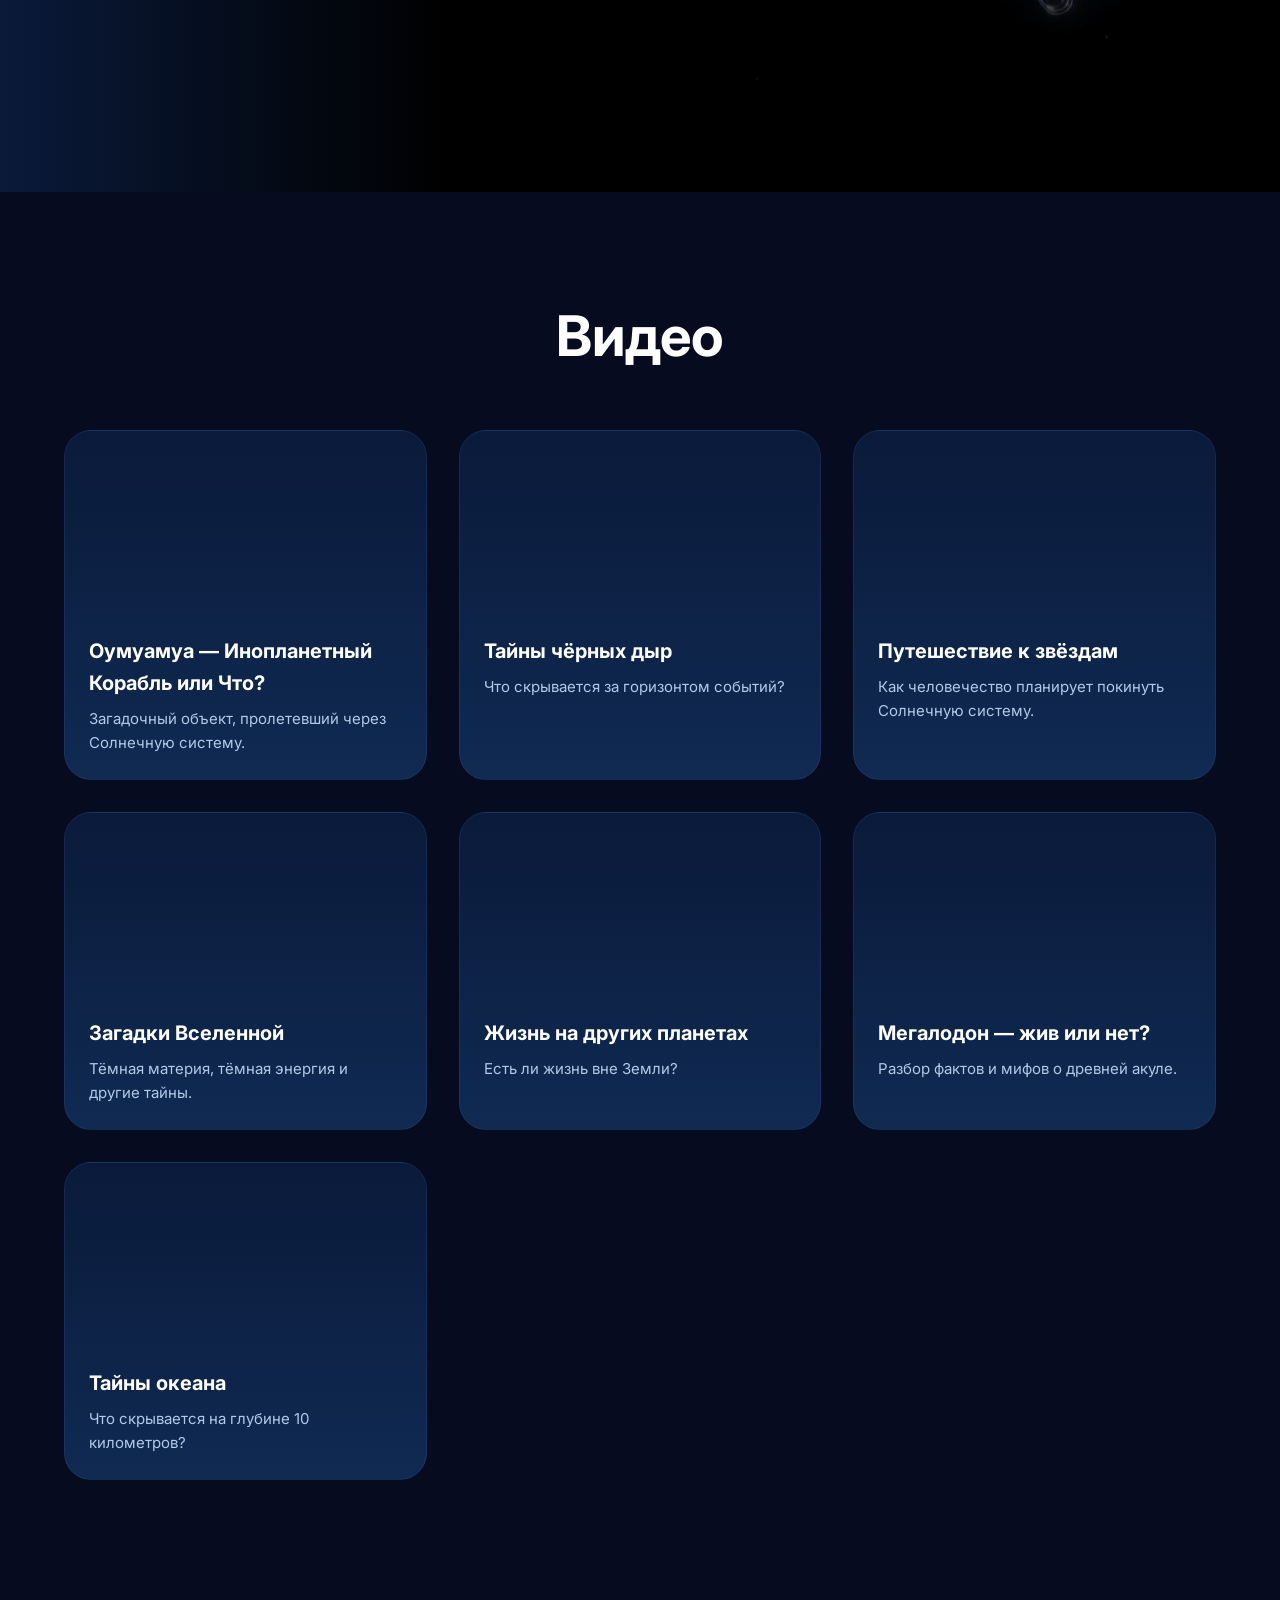
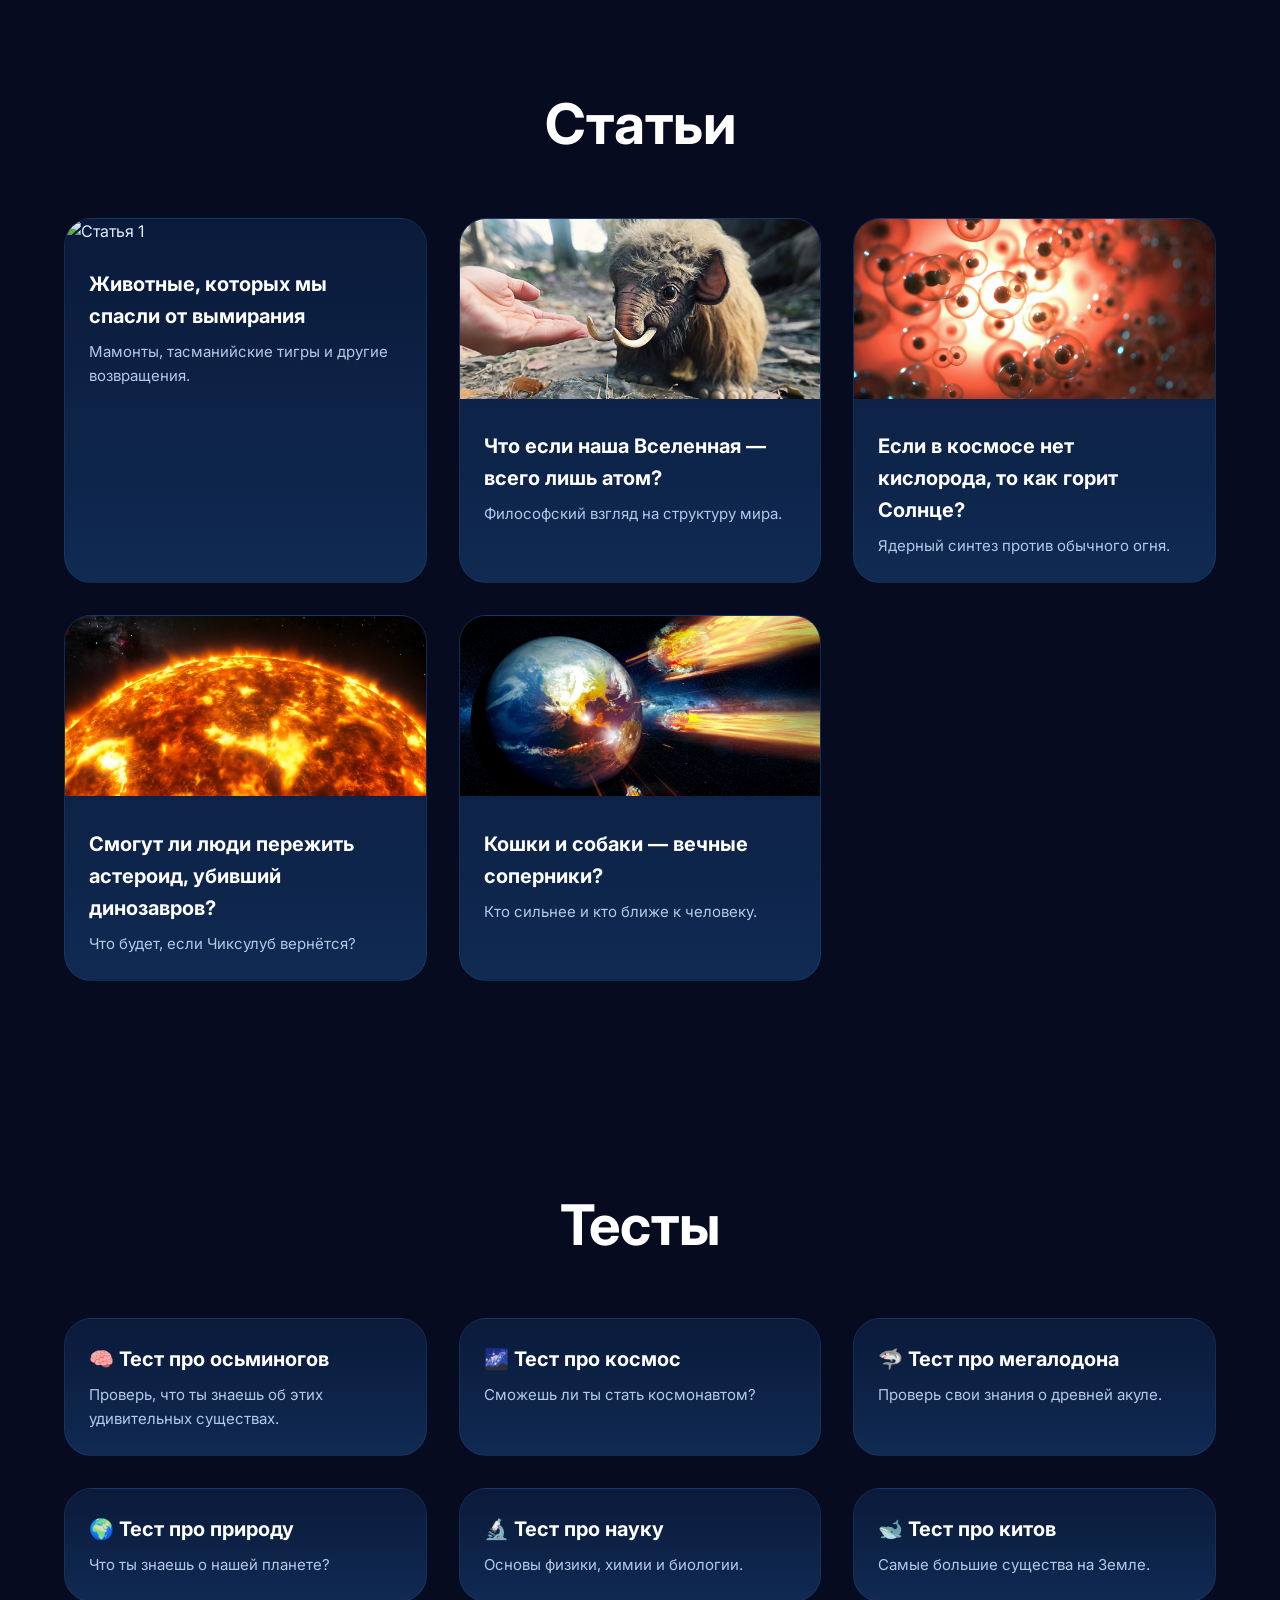
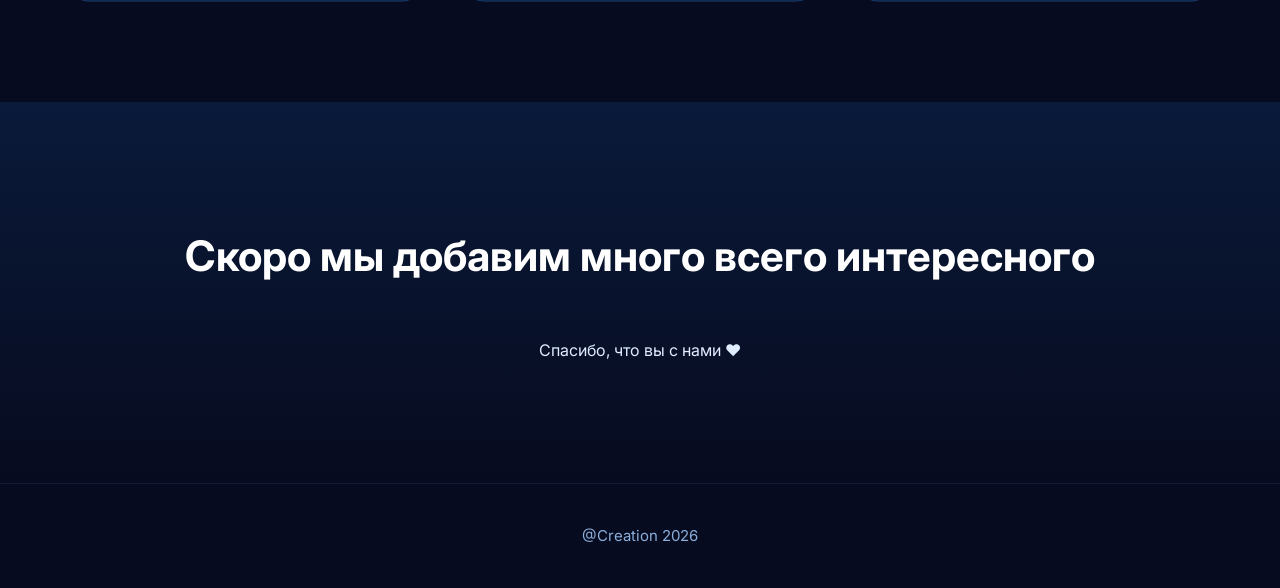
==== commit 9a8a98e3: "Update index.html" ====
--- a/index.html
+++ b/index.html
@@ -52,7 +52,7 @@
             <h2>Видео</h2>
             <div class="cards">
                 <div class="card">
-                    <iframe src="https://vkvideo.ru/video_ext.php?oid=-218439981&id=456239287&hash=de2bb374d30e2c2c&hd=4" allowfullscreen></iframe>
+                    <iframe src="https://vkvideo.ru/video_ext.php?oid=-218439981&id=456239241&hash=634c8dbf50a5b9b9&hd=4" allowfullscreen></iframe>
                     <div class="card-info">
                         <h3>Оумуамуа — Инопланетный Корабль или Что?</h3>
                         <p>Загадочный объект, пролетевший через Солнечную систему.</p>
@@ -87,7 +87,7 @@
                     </div>
                 </div>
                 <div class="card">
-                    <iframe src="https://vkvideo.ru/video_ext.php?oid=-218439981&id=456239242&hash=7cb944dc60ce0223&hd=4" allowfullscreen></iframe>
+                    <iframe src="https://vkvideo.ru/video_ext.php?oid=-218439981&id=456239287&hash=de2bb374d30e2c2c&hd=4" allowfullscreen></iframe>
                     <div class="card-info">
                         <h3>Мегалодон — жив или нет?</h3>
                         <p>Разбор фактов и мифов о древней акуле.</p>
--- a/style.css
+++ b/style.css
@@ -1,173 +1,401 @@
 * { margin: 0; padding: 0; box-sizing: border-box; }
+
+html { scroll-behavior: smooth; }
 
 body {
     font-family: 'Inter', 'Segoe UI', system-ui, -apple-system, sans-serif;
-    background: #0b0e2a;
+    background: #070b1f;
     color: #e0ecff;
     line-height: 1.6;
+    overflow-x: hidden;
 }
 
 .container { max-width: 1200px; margin: 0 auto; padding: 0 24px; }
 
-/* ШАПКА */
+/* ==================== ШАПКА ==================== */
 .hero {
     min-height: 100vh;
     background: url('images/hero-bg.jpg') center/cover no-repeat;
     position: relative;
     display: flex;
     flex-direction: column;
+    overflow: hidden;
 }
 .hero::before {
     content: '';
     position: absolute; inset: 0;
-    background: rgba(0, 0, 0, 0.4);
+    background: linear-gradient(180deg, rgba(7,11,31,0.7) 0%, rgba(7,11,31,0.4) 50%, rgba(7,11,31,0.95) 100%);
 }
 .nav {
     position: relative; z-index: 2;
     display: flex; justify-content: space-between; align-items: center;
     padding: 32px 48px;
+    animation: fadeDown 1s ease;
 }
 .logo img {
     height: 48px;
     width: auto;
     display: block;
+    transition: transform 0.3s ease;
+}
+.logo img:hover {
+    transform: scale(1.1) rotate(-3deg);
 }
 .nav-links { display: flex; gap: 32px; }
 .nav-links a {
     font-family: 'Inter', sans-serif;
     font-weight: 700;
-    color: #fff; text-decoration: none; font-size: 18px; transition: 0.2s;
+    color: #fff;
+    text-decoration: none;
+    font-size: 18px;
+    position: relative;
+    transition: color 0.3s ease;
+}
+.nav-links a::after {
+    content: '';
+    position: absolute;
+    bottom: -6px;
+    left: 0;
+    width: 0;
+    height: 2px;
+    background: #6aa5ff;
+    transition: width 0.3s ease;
 }
 .nav-links a:hover { color: #6aa5ff; }
+.nav-links a:hover::after { width: 100%; }
+
 .hero-content {
     position: relative; z-index: 2;
-    flex: 1; display: flex; flex-direction: column;
-    justify-content: center; align-items: center; text-align: center;
+    flex: 1;
+    display: flex;
+    flex-direction: column;
+    justify-content: center;
+    align-items: center;
+    text-align: center;
+    padding-bottom: 140px;
 }
 .hero-content h1 {
     font-family: 'Inter', sans-serif;
-    font-weight: 900;
-    font-size: 120px; color: #fff;
+    font-weight: 700;
+    font-size: 120px;
+    color: #fff;
     letter-spacing: 0.05em;
-    text-shadow: 0 0 60px rgba(106, 165, 255, 0.4);
+    text-shadow: 0 0 80px rgba(106, 165, 255, 0.5);
+    animation: glowPulse 3s ease-in-out infinite;
 }
 .hero-content p {
     font-family: 'Inter', sans-serif;
-    font-size: 24px; color: #e0ecff; margin-top: 16px;
-}
-
-/* СЕКЦИИ */
-section { padding: 100px 0; }
+    font-weight: 400;
+    font-size: 24px;
+    color: #e0ecff;
+    margin-top: 16px;
+    animation: fadeUp 1.2s ease;
+}
+
+.scroll-indicator {
+    position: absolute;
+    bottom: 32px;
+    left: 50%;
+    transform: translateX(-50%);
+    color: #6aa5ff;
+    font-size: 32px;
+    animation: bounce 2s infinite;
+    z-index: 3;
+}
+
+@keyframes glowPulse {
+    0%, 100% { text-shadow: 0 0 80px rgba(106, 165, 255, 0.5); }
+    50% { text-shadow: 0 0 120px rgba(106, 165, 255, 0.9); }
+}
+@keyframes fadeDown {
+    from { opacity: 0; transform: translateY(-30px); }
+    to { opacity: 1; transform: translateY(0); }
+}
+@keyframes fadeUp {
+    from { opacity: 0; transform: translateY(30px); }
+    to { opacity: 1; transform: translateY(0); }
+}
+@keyframes bounce {
+    0%, 100% { transform: translateX(-50%) translateY(0); }
+    50% { transform: translateX(-50%) translateY(10px); }
+}
+
+/* ==================== СЕКЦИИ ==================== */
+section { padding: 100px 0; position: relative; }
+
 h2 {
     font-family: 'Inter', sans-serif;
-    font-size: 56px; font-weight: 700; color: #fff;
-    text-align: center; margin-bottom: 48px;
-}
-
-/* О НАС — чёрный фон + синий градиент слева */
+    font-size: 56px;
+    font-weight: 700;
+    color: #fff;
+    text-align: center;
+    margin-bottom: 48px;
+}
+
+/* Анимация появления при скролле */
+.reveal {
+    opacity: 0;
+    transform: translateY(60px);
+    transition: opacity 1s ease, transform 1s ease;
+}
+.reveal.active {
+    opacity: 1;
+    transform: translateY(0);
+}
+
+/* ==================== О НАС ==================== */
 .about {
-    background: linear-gradient(90deg, #0a1a3a 0%, #000000 40%, #000000 100%);
+    background: linear-gradient(90deg, #0a1a3a 0%, #000000 35%, #000000 100%);
 }
 .about-grid {
-    display: grid; grid-template-columns: 1fr 1fr;
-    gap: 64px; align-items: center;
+    display: grid;
+    grid-template-columns: 1fr 1fr;
+    gap: 64px;
+    align-items: center;
 }
 .about-text h2 { text-align: left; margin-bottom: 24px; }
-.about-text p { font-size: 18px; color: #c5d9f5; margin-bottom: 16px; }
-.about-image img { width: 100%; max-width: 500px; }
-
-/* КАРТОЧКИ */
+.about-text p {
+    font-size: 18px;
+    color: #c5d9f5;
+    margin-bottom: 16px;
+    transition: transform 0.3s ease;
+}
+.about-text p:hover {
+    transform: translateX(8px);
+    color: #fff;
+}
+.about-image img {
+    width: 100%;
+    max-width: 500px;
+    animation: float 6s ease-in-out infinite;
+}
+
+@keyframes float {
+    0%, 100% { transform: translateY(0); }
+    50% { transform: translateY(-20px); }
+}
+
+/* ==================== КАРТОЧКИ ==================== */
 .cards {
-    display: grid; grid-template-columns: repeat(auto-fit, minmax(280px, 1fr));
+    display: grid;
+    grid-template-columns: repeat(auto-fit, minmax(280px, 1fr));
     gap: 32px;
 }
 .card {
-    background: linear-gradient(180deg, #032849 0%, #043b6c 100%);
-    border-radius: 27px; overflow: hidden; transition: 0.3s;
-    cursor: pointer; text-decoration: none; color: inherit; display: block;
-}
+    background: linear-gradient(180deg, #0a1a3a 0%, #102a52 100%);
+    border-radius: 27px;
+    overflow: hidden;
+    transition: all 0.4s cubic-bezier(0.4, 0, 0.2, 1);
+    cursor: pointer;
+    text-decoration: none;
+    color: inherit;
+    display: block;
+    border: 1px solid rgba(106, 165, 255, 0.1);
+    position: relative;
+}
+.card::before {
+    content: '';
+    position: absolute;
+    inset: 0;
+    background: radial-gradient(circle at var(--x, 50%) var(--y, 50%), rgba(106, 165, 255, 0.15) 0%, transparent 60%);
+    opacity: 0;
+    transition: opacity 0.4s ease;
+    pointer-events: none;
+}
+.card:hover::before { opacity: 1; }
 .card:hover {
-    transform: translateY(-8px);
-    box-shadow: 0 20px 40px rgba(0, 0, 0, 0.4);
-}
-.card img { width: 100%; height: 180px; object-fit: cover; }
+    transform: translateY(-12px) scale(1.02);
+    box-shadow: 0 30px 60px rgba(106, 165, 255, 0.25);
+    border-color: rgba(106, 165, 255, 0.4);
+}
+.card img {
+    width: 100%;
+    height: 180px;
+    object-fit: cover;
+    transition: transform 0.5s ease;
+}
+.card:hover img {
+    transform: scale(1.08);
+}
 .card-info { padding: 24px; }
-.card-info h3 { font-size: 20px; color: #fff; margin-bottom: 8px; }
-.card-info p { font-size: 15px; color: #b2c9e8; }
-
-/* ВИДЕО IFRAME */
+.card-info h3 {
+    font-size: 20px;
+    color: #fff;
+    margin-bottom: 8px;
+    transition: color 0.3s ease;
+}
+.card:hover .card-info h3 { color: #6aa5ff; }
+.card-info p {
+    font-size: 15px;
+    color: #b2c9e8;
+}
+
+/* ==================== ВИДЕО IFRAME ==================== */
 .card iframe {
     width: 100%;
     height: 180px;
     border: none;
     border-radius: 27px 27px 0 0;
     display: block;
-}
-
-/* МОДАЛЬНЫЕ ОКНА */
+    transition: transform 0.5s ease;
+}
+.card:hover iframe {
+    transform: scale(1.05);
+}
+
+/* ==================== МОДАЛЬНЫЕ ОКНА ==================== */
 .modal {
-    display: none; position: fixed; inset: 0;
-    background: rgba(0, 0, 0, 0.9); z-index: 1000;
-    justify-content: center; align-items: center; padding: 24px;
-}
-.modal.active { display: flex; }
+    display: none;
+    position: fixed;
+    inset: 0;
+    background: rgba(0, 0, 0, 0.9);
+    z-index: 1000;
+    justify-content: center;
+    align-items: center;
+    padding: 24px;
+    backdrop-filter: blur(8px);
+}
+.modal.active { display: flex; animation: fadeIn 0.3s ease; }
 .modal-content {
-    background: #0b0e2a; border-radius: 27px;
-    max-width: 900px; width: 100%; padding: 24px; position: relative;
+    background: linear-gradient(180deg, #0a1a3a 0%, #070b1f 100%);
+    border-radius: 27px;
+    max-width: 900px;
+    width: 100%;
+    padding: 24px;
+    position: relative;
+    border: 1px solid rgba(106, 165, 255, 0.2);
+    box-shadow: 0 30px 80px rgba(0, 0, 0, 0.6);
 }
 .close {
-    position: absolute; top: 16px; right: 24px;
-    font-size: 36px; color: #fff; cursor: pointer;
+    position: absolute;
+    top: 16px;
+    right: 24px;
+    font-size: 36px;
+    color: #fff;
+    cursor: pointer;
+    transition: all 0.3s ease;
+    line-height: 1;
+}
+.close:hover {
+    transform: rotate(90deg) scale(1.2);
+    color: #6aa5ff;
 }
 .quiz-content { max-width: 700px; }
 
-/* ТЕСТЫ */
-.quiz-question { font-size: 24px; color: #fff; margin-bottom: 24px; }
-.quiz-options { display: flex; flex-direction: column; gap: 12px; }
+@keyframes fadeIn {
+    from { opacity: 0; }
+    to { opacity: 1; }
+}
+
+/* ==================== ТЕСТЫ ==================== */
+.quiz-question {
+    font-size: 24px;
+    color: #fff;
+    margin-bottom: 24px;
+    animation: fadeUp 0.4s ease;
+}
+.quiz-options {
+    display: flex;
+    flex-direction: column;
+    gap: 12px;
+}
 .quiz-option {
     padding: 16px 24px;
     background: rgba(255, 255, 255, 0.05);
     border: 1px solid rgba(255, 255, 255, 0.1);
-    border-radius: 16px; color: #e0ecff; font-size: 18px;
-    cursor: pointer; transition: 0.2s;
+    border-radius: 16px;
+    color: #e0ecff;
+    font-size: 18px;
+    cursor: pointer;
+    transition: all 0.3s ease;
+    position: relative;
+    overflow: hidden;
+}
+.quiz-option::before {
+    content: '';
+    position: absolute;
+    top: 50%;
+    left: 50%;
+    width: 0;
+    height: 0;
+    background: rgba(106, 165, 255, 0.3);
+    border-radius: 50%;
+    transform: translate(-50%, -50%);
+    transition: width 0.4s ease, height 0.4s ease;
+}
+.quiz-option:hover::before {
+    width: 400px;
+    height: 400px;
 }
 .quiz-option:hover {
-    background: rgba(106, 165, 255, 0.1);
+    background: rgba(106, 165, 255, 0.15);
     border-color: #6aa5ff;
+    transform: translateX(8px);
 }
 .quiz-option.correct {
-    background: rgba(52, 196, 113, 0.2);
+    background: rgba(52, 196, 113, 0.25);
     border-color: #34c471;
+    color: #fff;
+    transform: scale(1.03);
 }
 .quiz-option.wrong {
-    background: rgba(255, 80, 80, 0.2);
+    background: rgba(255, 80, 80, 0.25);
     border-color: #ff5555;
+    color: #fff;
+    animation: shake 0.4s ease;
 }
 .quiz-result {
-    margin-top: 24px; text-align: center;
-    font-size: 20px; color: #fff;
-}
-
-/* ФИНАЛ */
+    margin-top: 24px;
+    text-align: center;
+    font-size: 20px;
+    color: #fff;
+    animation: fadeUp 0.5s ease;
+}
+
+@keyframes shake {
+    0%, 100% { transform: translateX(0); }
+    25% { transform: translateX(-10px); }
+    75% { transform: translateX(10px); }
+}
+
+/* ==================== ФИНАЛ ==================== */
 .final {
-    background: linear-gradient(180deg, #0a1a3a 0%, #0b0e2a 100%);
-    text-align: center;
-}
-.final h2 { font-size: 42px; }
-.final p { font-size: 20px; color: #c5d9f5; margin-top: 16px; }
-
-/* ПОДВАЛ */
+    background: linear-gradient(180deg, #070b1f 0%, #0a1a3a 50%, #102a52 100%);
+    text-align: center;
+    padding: 120px 0;
+}
+.final h2 {
+    font-size: 42px;
+    animation: glowPulse 4s ease-in-out infinite;
+}
+.final {
+    background: linear-gradient(180deg, #0a1a3a 0%, #070b1f 100%);
+    text-align: center;
+    padding: 120px 0;
+}
+
+/* ==================== ПОДВАЛ ==================== */
 footer {
-    background: #001a4d; padding: 32px 0;
-    text-align: center; color: #8aaedb; font-size: 15px;
-}
-
-/* АДАПТИВ */
+    background: #070b1f;
+    padding: 40px 0;
+    text-align: center;
+    color: #8aaedb;
+    font-size: 15px;
+    border-top: 1px solid rgba(106, 165, 255, 0.1);
+}
+footer p {
+    transition: color 0.3s ease;
+}
+footer p:hover { color: #6aa5ff; }
+
+/* ==================== АДАПТИВ ==================== */
 @media (max-width: 768px) {
-    .hero-content h1 { font-size: 56px; }
+    .hero-content h1 { font-size: 56px; padding-bottom: 60px; }
     .hero-content p { font-size: 18px; }
-    .nav { flex-direction: column; gap: 16px; }
+    .hero-content { padding-bottom: 80px; }
+    .nav { flex-direction: column; gap: 16px; padding: 24px; }
     .nav-links { gap: 16px; }
     h2 { font-size: 36px; }
     .about-grid { grid-template-columns: 1fr; }
-}
+    .final h2 { font-size: 28px; }
+}
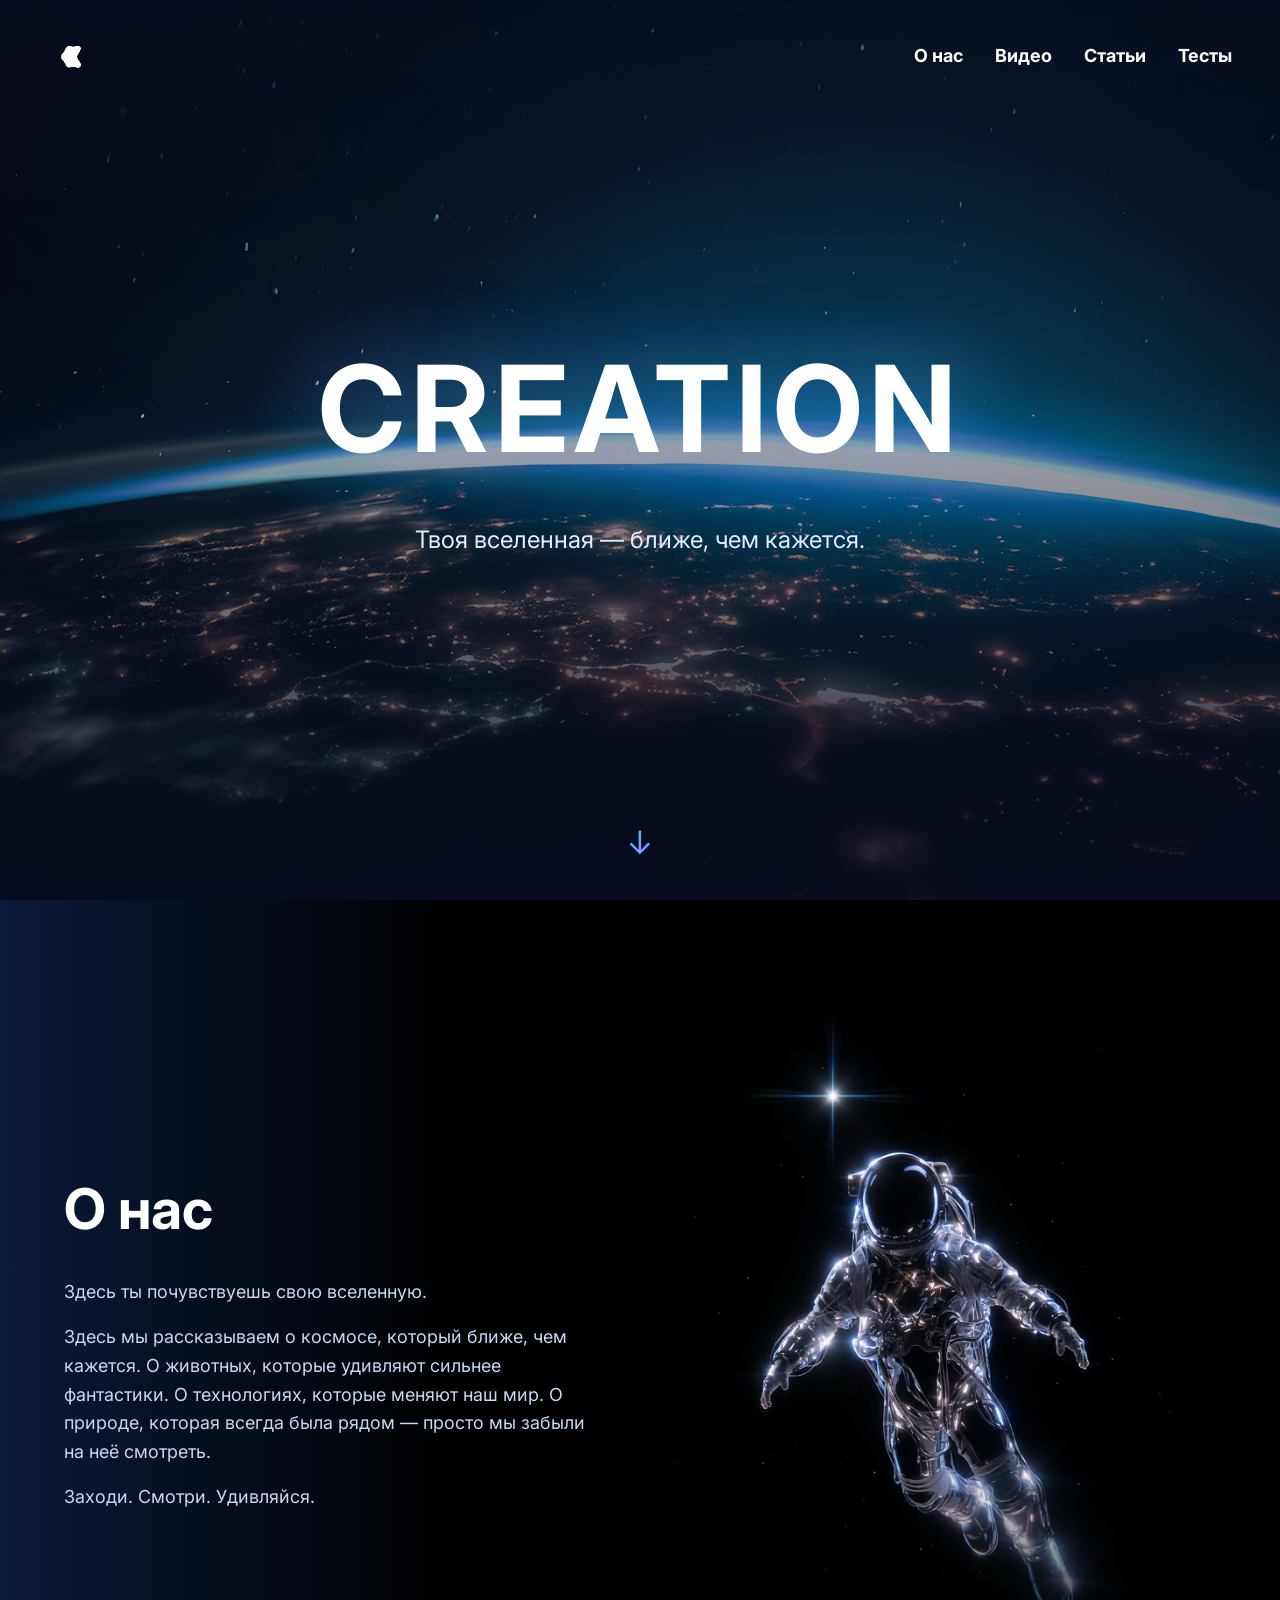
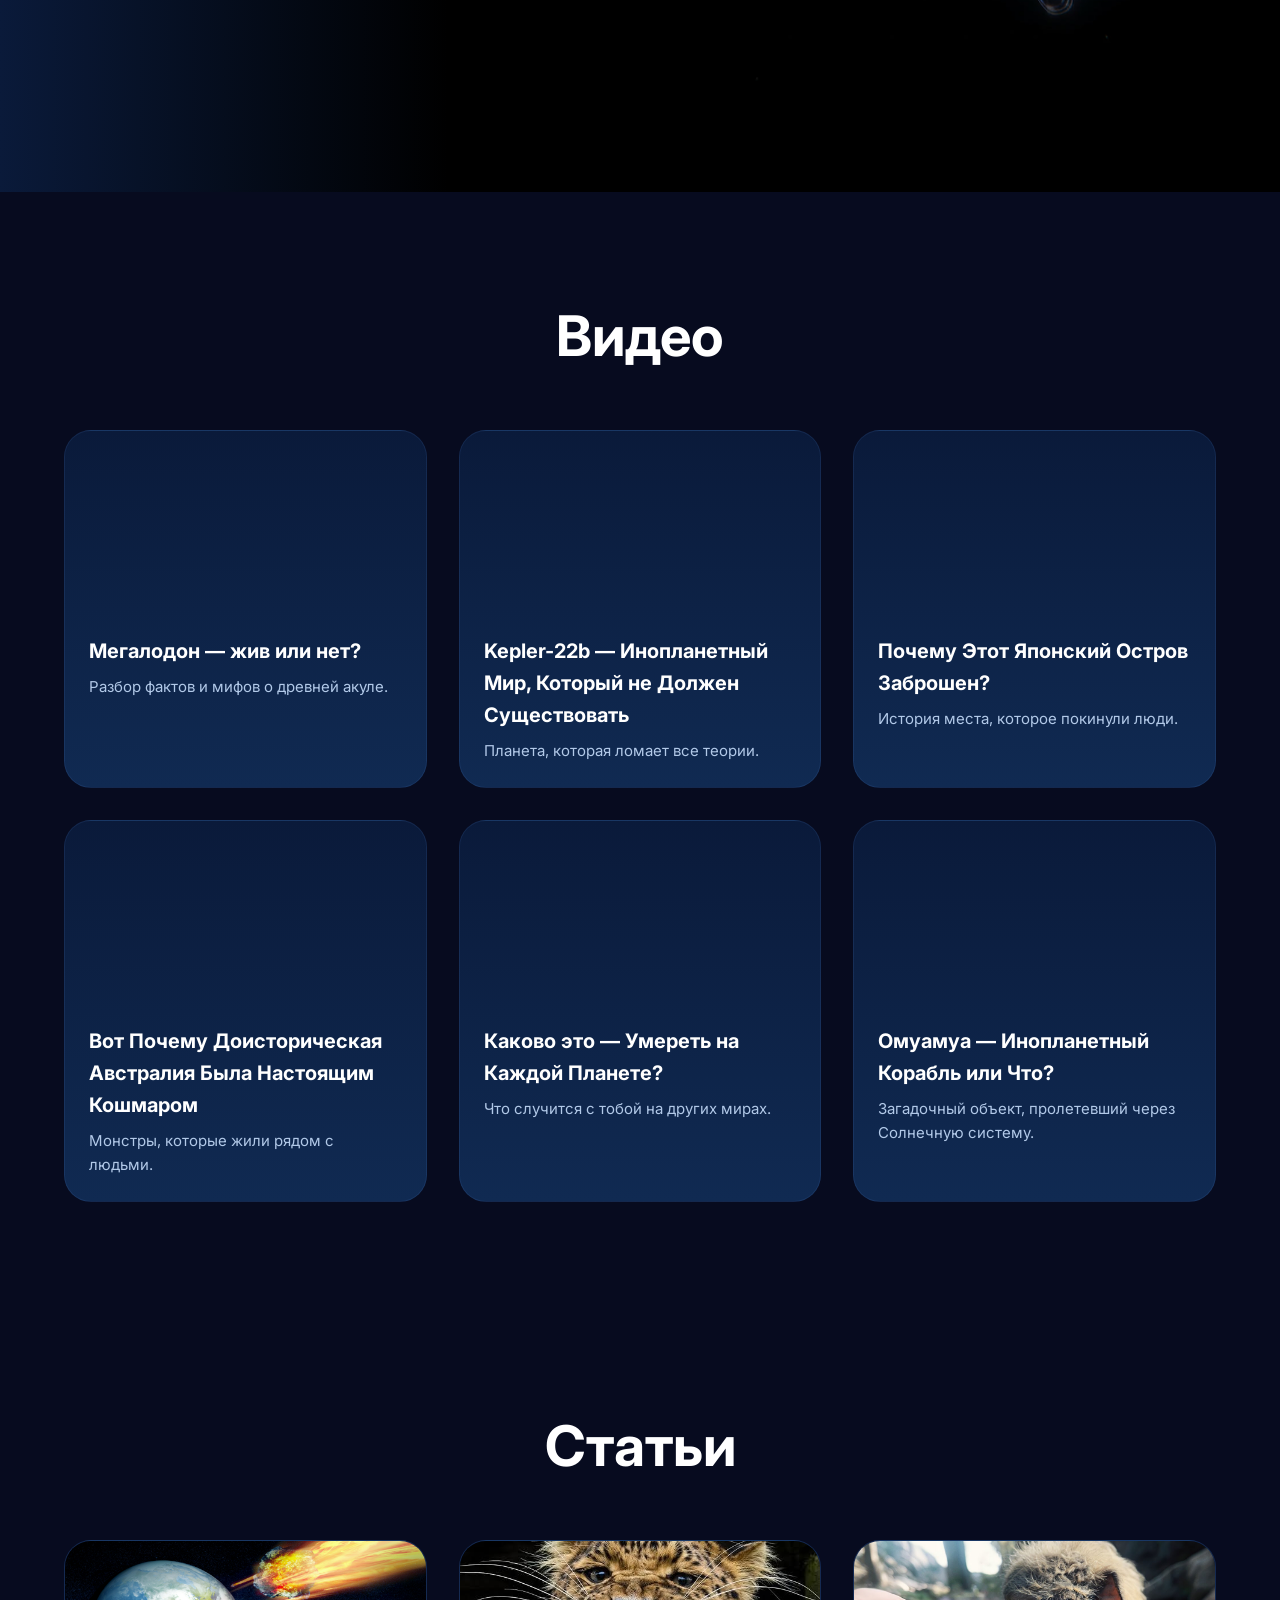
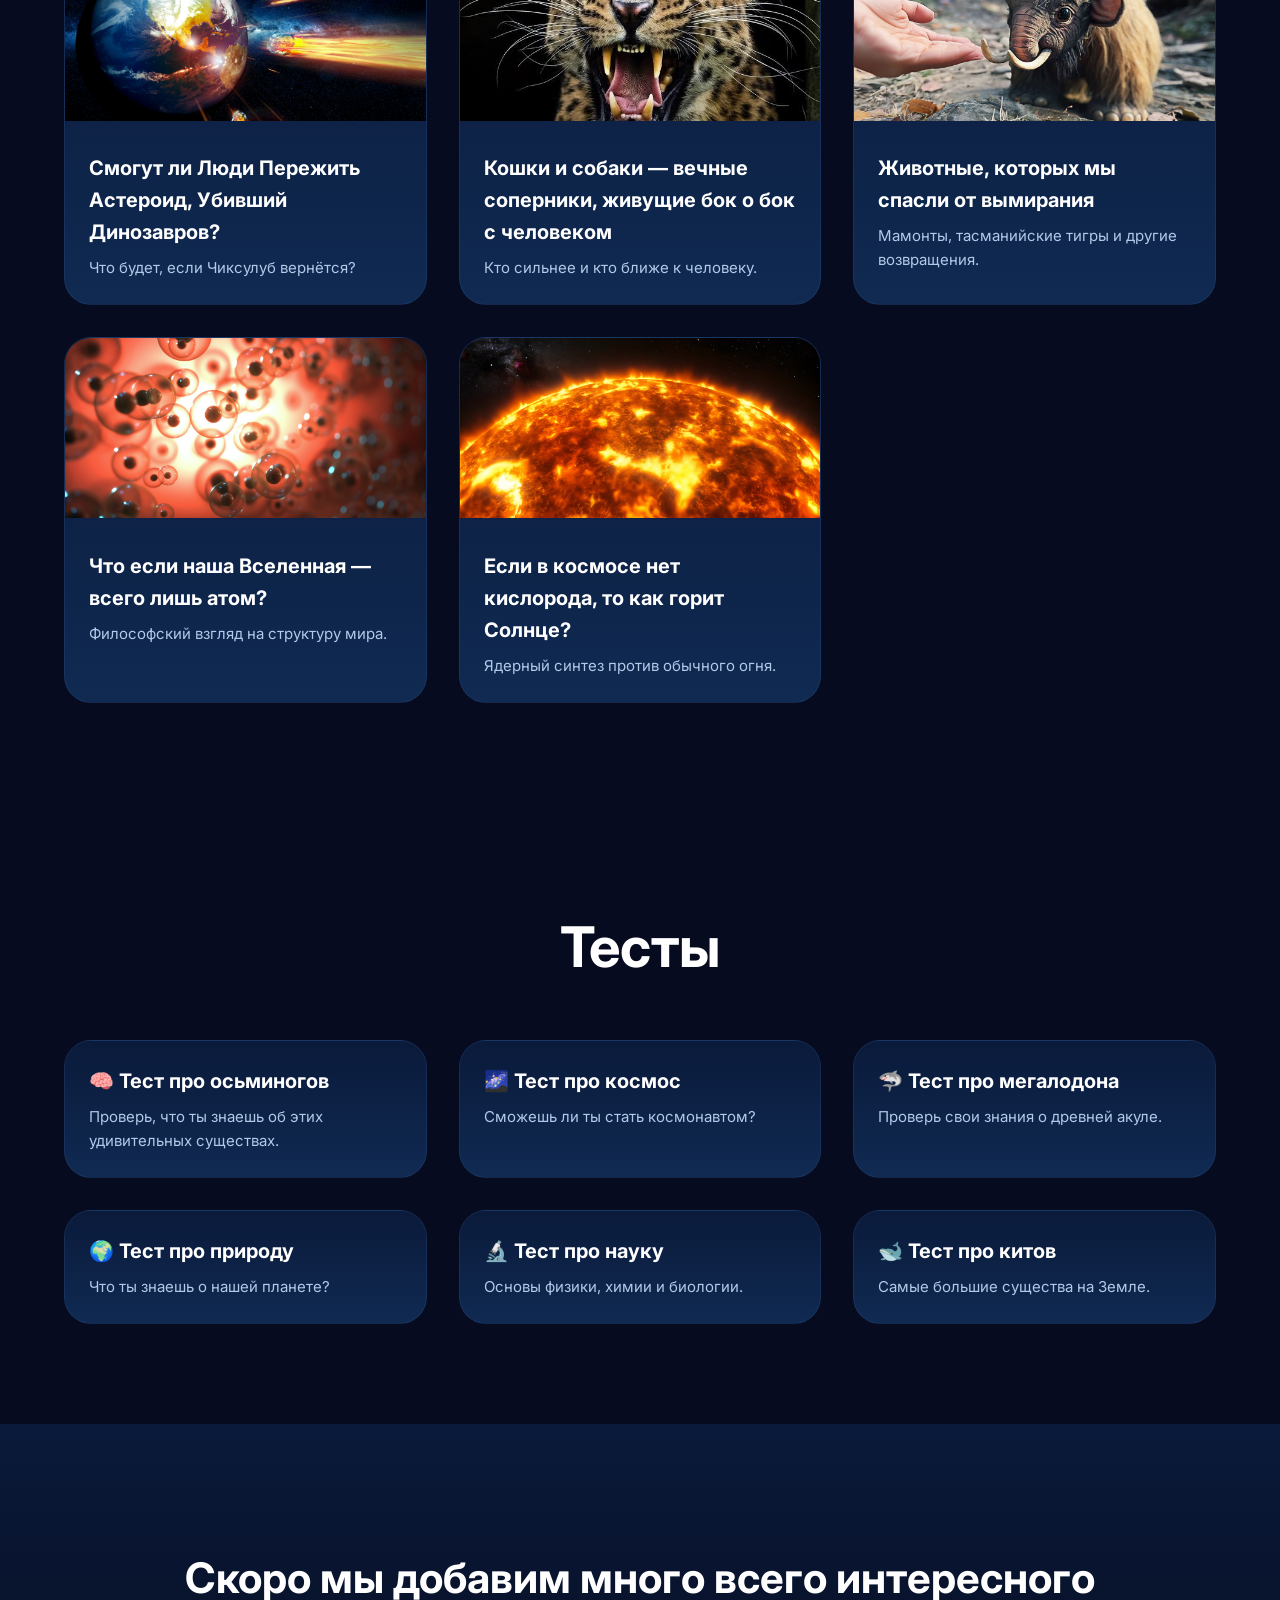
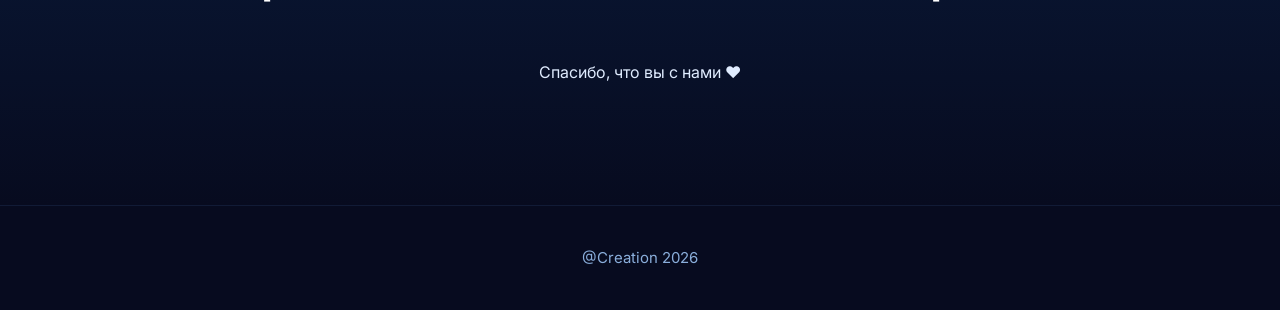
==== commit 371c9f0d: "Update index.html" ====
--- a/index.html
+++ b/index.html
@@ -52,41 +52,6 @@
             <h2>Видео</h2>
             <div class="cards">
                 <div class="card">
-                    <iframe src="https://vkvideo.ru/video_ext.php?oid=-218439981&id=456239241&hash=634c8dbf50a5b9b9&hd=4" allowfullscreen></iframe>
-                    <div class="card-info">
-                        <h3>Оумуамуа — Инопланетный Корабль или Что?</h3>
-                        <p>Загадочный объект, пролетевший через Солнечную систему.</p>
-                    </div>
-                </div>
-                <div class="card">
-                    <iframe src="https://vkvideo.ru/video_ext.php?oid=-218439981&id=456239277&hash=f1d18c4d603e2909&hd=4" allowfullscreen></iframe>
-                    <div class="card-info">
-                        <h3>Тайны чёрных дыр</h3>
-                        <p>Что скрывается за горизонтом событий?</p>
-                    </div>
-                </div>
-                <div class="card">
-                    <iframe src="https://vkvideo.ru/video_ext.php?oid=-218439981&id=456239254&hash=e737dfb72e11c204&hd=4" allowfullscreen></iframe>
-                    <div class="card-info">
-                        <h3>Путешествие к звёздам</h3>
-                        <p>Как человечество планирует покинуть Солнечную систему.</p>
-                    </div>
-                </div>
-                <div class="card">
-                    <iframe src="https://vkvideo.ru/video_ext.php?oid=-218439981&id=456239250&hash=65f0c5358babe5a1&hd=4" allowfullscreen></iframe>
-                    <div class="card-info">
-                        <h3>Загадки Вселенной</h3>
-                        <p>Тёмная материя, тёмная энергия и другие тайны.</p>
-                    </div>
-                </div>
-                <div class="card">
-                    <iframe src="https://vkvideo.ru/video_ext.php?oid=-218439981&id=456239249&hash=d5e476a7322c8f44&hd=4" allowfullscreen></iframe>
-                    <div class="card-info">
-                        <h3>Жизнь на других планетах</h3>
-                        <p>Есть ли жизнь вне Земли?</p>
-                    </div>
-                </div>
-                <div class="card">
                     <iframe src="https://vkvideo.ru/video_ext.php?oid=-218439981&id=456239287&hash=de2bb374d30e2c2c&hd=4" allowfullscreen></iframe>
                     <div class="card-info">
                         <h3>Мегалодон — жив или нет?</h3>
@@ -94,10 +59,38 @@
                     </div>
                 </div>
                 <div class="card">
+                    <iframe src="https://vkvideo.ru/video_ext.php?oid=-218439981&id=456239255&hash=7650df30e687aa9b&hd=4" allowfullscreen></iframe>
+                    <div class="card-info">
+                        <h3>Kepler-22b — Инопланетный Мир, Который не Должен Существовать</h3>
+                        <p>Планета, которая ломает все теории.</p>
+                    </div>
+                </div>
+                <div class="card">
+                    <iframe src="https://vkvideo.ru/video_ext.php?oid=-218439981&id=456239254&hash=e737dfb72e11c204&hd=4" allowfullscreen></iframe>
+                    <div class="card-info">
+                        <h3>Почему Этот Японский Остров Заброшен?</h3>
+                        <p>История места, которое покинули люди.</p>
+                    </div>
+                </div>
+                <div class="card">
+                    <iframe src="https://vkvideo.ru/video_ext.php?oid=-218439981&id=456239249&hash=d5e476a7322c8f44&hd=4" allowfullscreen></iframe>
+                    <div class="card-info">
+                        <h3>Вот Почему Доисторическая Австралия Была Настоящим Кошмаром</h3>
+                        <p>Монстры, которые жили рядом с людьми.</p>
+                    </div>
+                </div>
+                <div class="card">
                     <iframe src="https://vkvideo.ru/video_ext.php?oid=-218439981&id=456239241&hash=634c8dbf50a5b9b9&hd=4" allowfullscreen></iframe>
                     <div class="card-info">
-                        <h3>Тайны океана</h3>
-                        <p>Что скрывается на глубине 10 километров?</p>
+                        <h3>Каково это — Умереть на Каждой Планете?</h3>
+                        <p>Что случится с тобой на других мирах.</p>
+                    </div>
+                </div>
+                <div class="card">
+                    <iframe src="https://vkvideo.ru/video_ext.php?oid=-218439981&id=456239242&hash=7cb944dc60ce0223&hd=4" allowfullscreen></iframe>
+                    <div class="card-info">
+                        <h3>Омуамуа — Инопланетный Корабль или Что?</h3>
+                        <p>Загадочный объект, пролетевший через Солнечную систему.</p>
                     </div>
                 </div>
             </div>
@@ -109,39 +102,39 @@
         <div class="container">
             <h2>Статьи</h2>
             <div class="cards">
+                <a class="card" href="https://dzen.ru/a/Zp0qMAXLX3EiZTtD" target="_blank">
+                    <img src="images/article-5.jpg" alt="Статья 1" />
+                    <div class="card-info">
+                        <h3>Смогут ли Люди Пережить Астероид, Убивший Динозавров?</h3>
+                        <p>Что будет, если Чиксулуб вернётся?</p>
+                    </div>
+                </a>
                 <a class="card" href="https://dzen.ru/a/aBX8T81dVy4YUMXa" target="_blank">
-                    <img src="images/article-1.jpg" alt="Статья 1" />
+                    <img src="images/article-1.jpg" alt="Статья 2" />
+                    <div class="card-info">
+                        <h3>Кошки и собаки — вечные соперники, живущие бок о бок с человеком</h3>
+                        <p>Кто сильнее и кто ближе к человеку.</p>
+                    </div>
+                </a>
+                <a class="card" href="https://dzen.ru/a/ZqUcMtZQ5lzDeufb" target="_blank">
+                    <img src="images/article-2.jpg" alt="Статья 3" />
                     <div class="card-info">
                         <h3>Животные, которых мы спасли от вымирания</h3>
                         <p>Мамонты, тасманийские тигры и другие возвращения.</p>
                     </div>
                 </a>
-                <a class="card" href="https://dzen.ru/a/ZqUcMtZQ5lzDeufb" target="_blank">
-                    <img src="images/article-2.jpg" alt="Статья 2" />
+                <a class="card" href="https://dzen.ru/a/ZqPTDhORpBFVFWSX" target="_blank">
+                    <img src="images/article-3.jpg" alt="Статья 4" />
                     <div class="card-info">
                         <h3>Что если наша Вселенная — всего лишь атом?</h3>
                         <p>Философский взгляд на структуру мира.</p>
                     </div>
                 </a>
-                <a class="card" href="https://dzen.ru/a/ZqPTDhORpBFVFWSX" target="_blank">
-                    <img src="images/article-3.jpg" alt="Статья 3" />
+                <a class="card" href="https://dzen.ru/a/Zp5IUwvOgj-V2oVe" target="_blank">
+                    <img src="images/article-4.jpg" alt="Статья 5" />
                     <div class="card-info">
                         <h3>Если в космосе нет кислорода, то как горит Солнце?</h3>
                         <p>Ядерный синтез против обычного огня.</p>
-                    </div>
-                </a>
-                <a class="card" href="https://dzen.ru/a/Zp5IUwvOgj-V2oVe" target="_blank">
-                    <img src="images/article-4.jpg" alt="Статья 4" />
-                    <div class="card-info">
-                        <h3>Смогут ли люди пережить астероид, убивший динозавров?</h3>
-                        <p>Что будет, если Чиксулуб вернётся?</p>
-                    </div>
-                </a>
-                <a class="card" href="https://dzen.ru/a/Zp0qMAXLX3EiZTtD" target="_blank">
-                    <img src="images/article-5.jpg" alt="Статья 5" />
-                    <div class="card-info">
-                        <h3>Кошки и собаки — вечные соперники?</h3>
-                        <p>Кто сильнее и кто ближе к человеку.</p>
                     </div>
                 </a>
             </div>
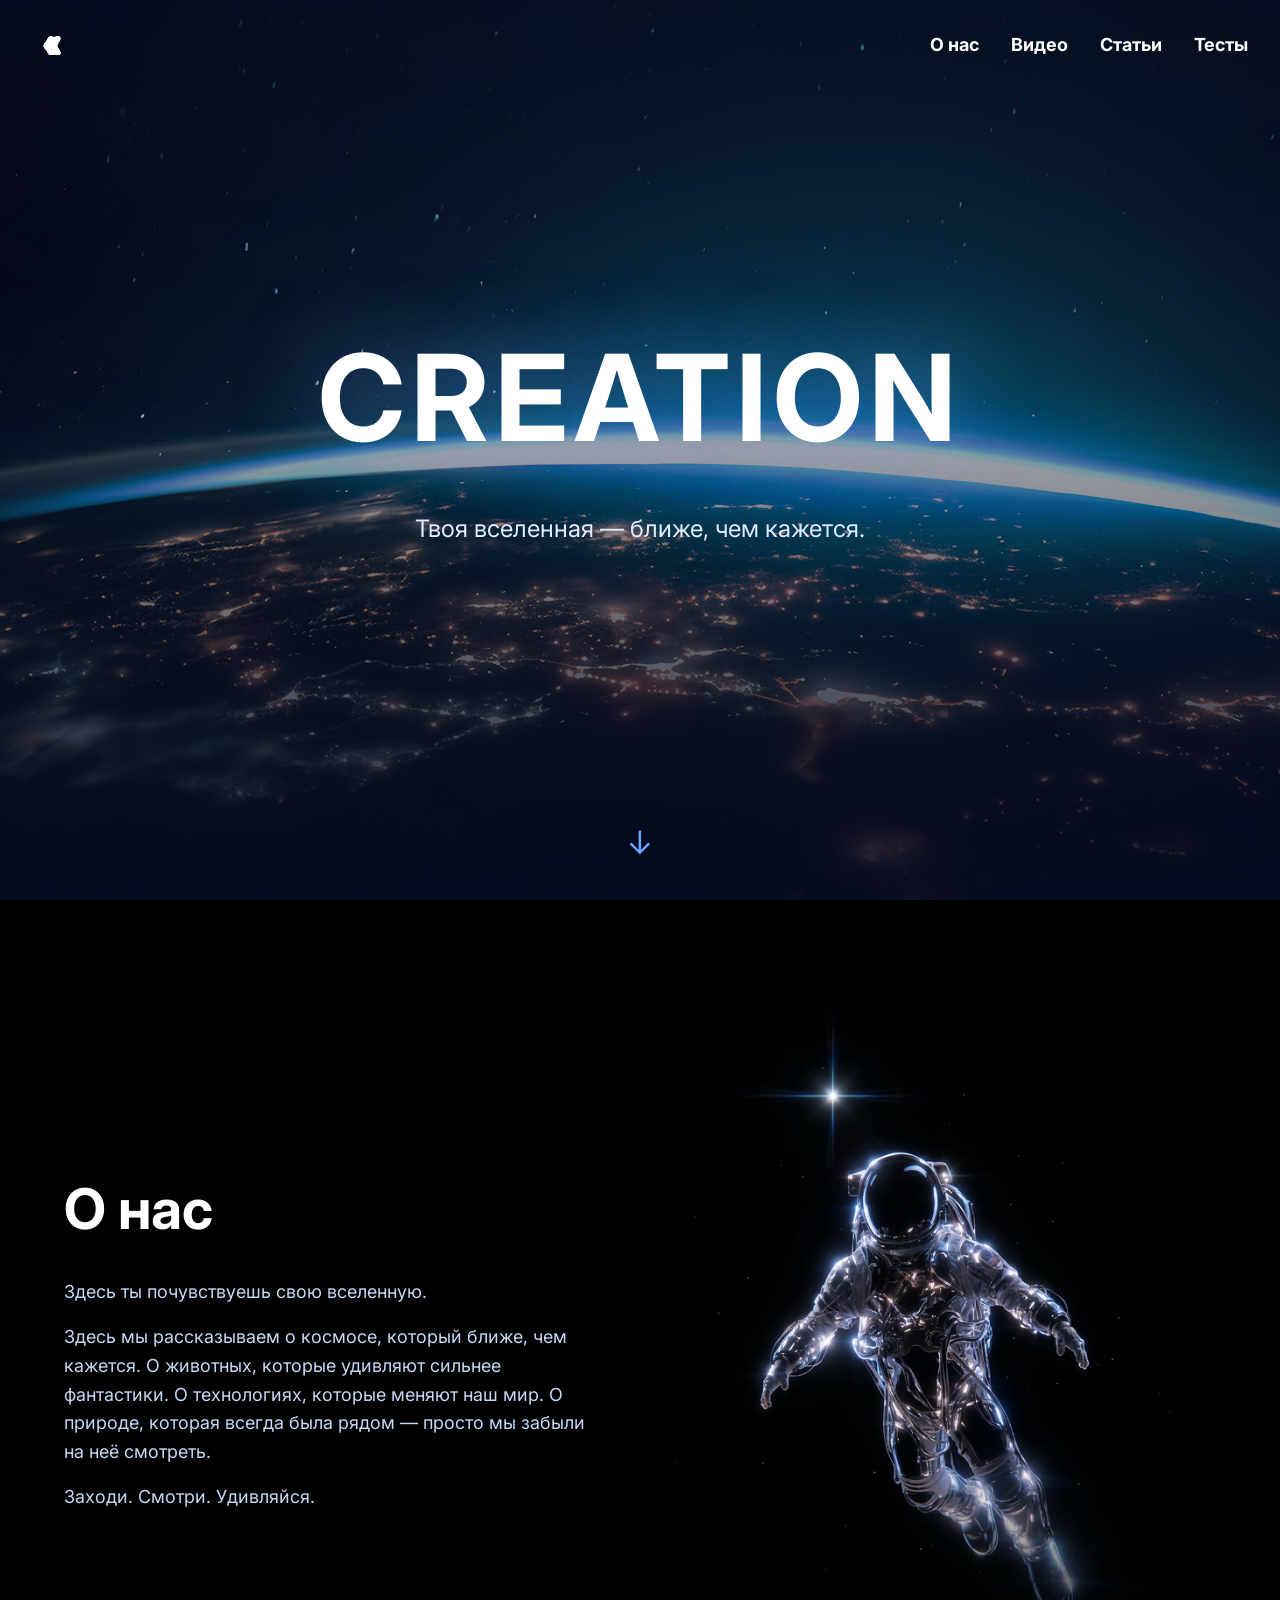
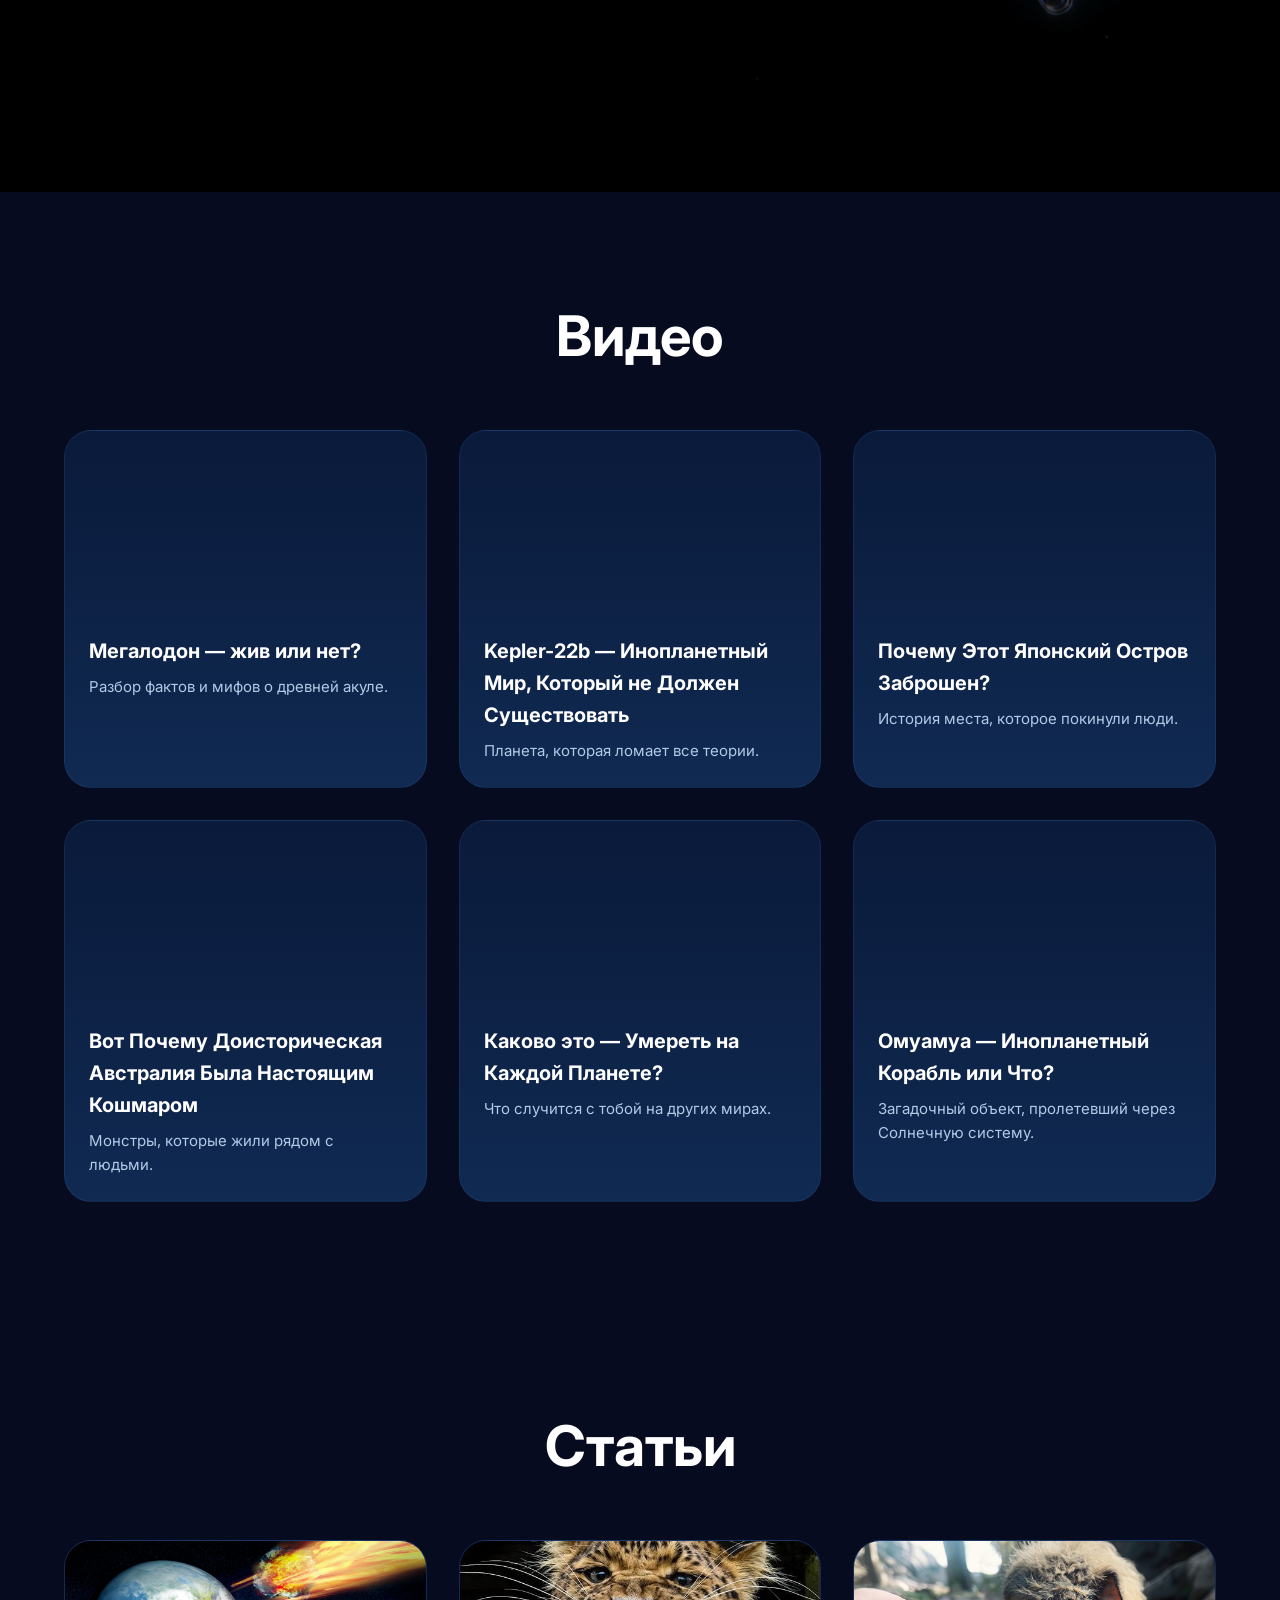
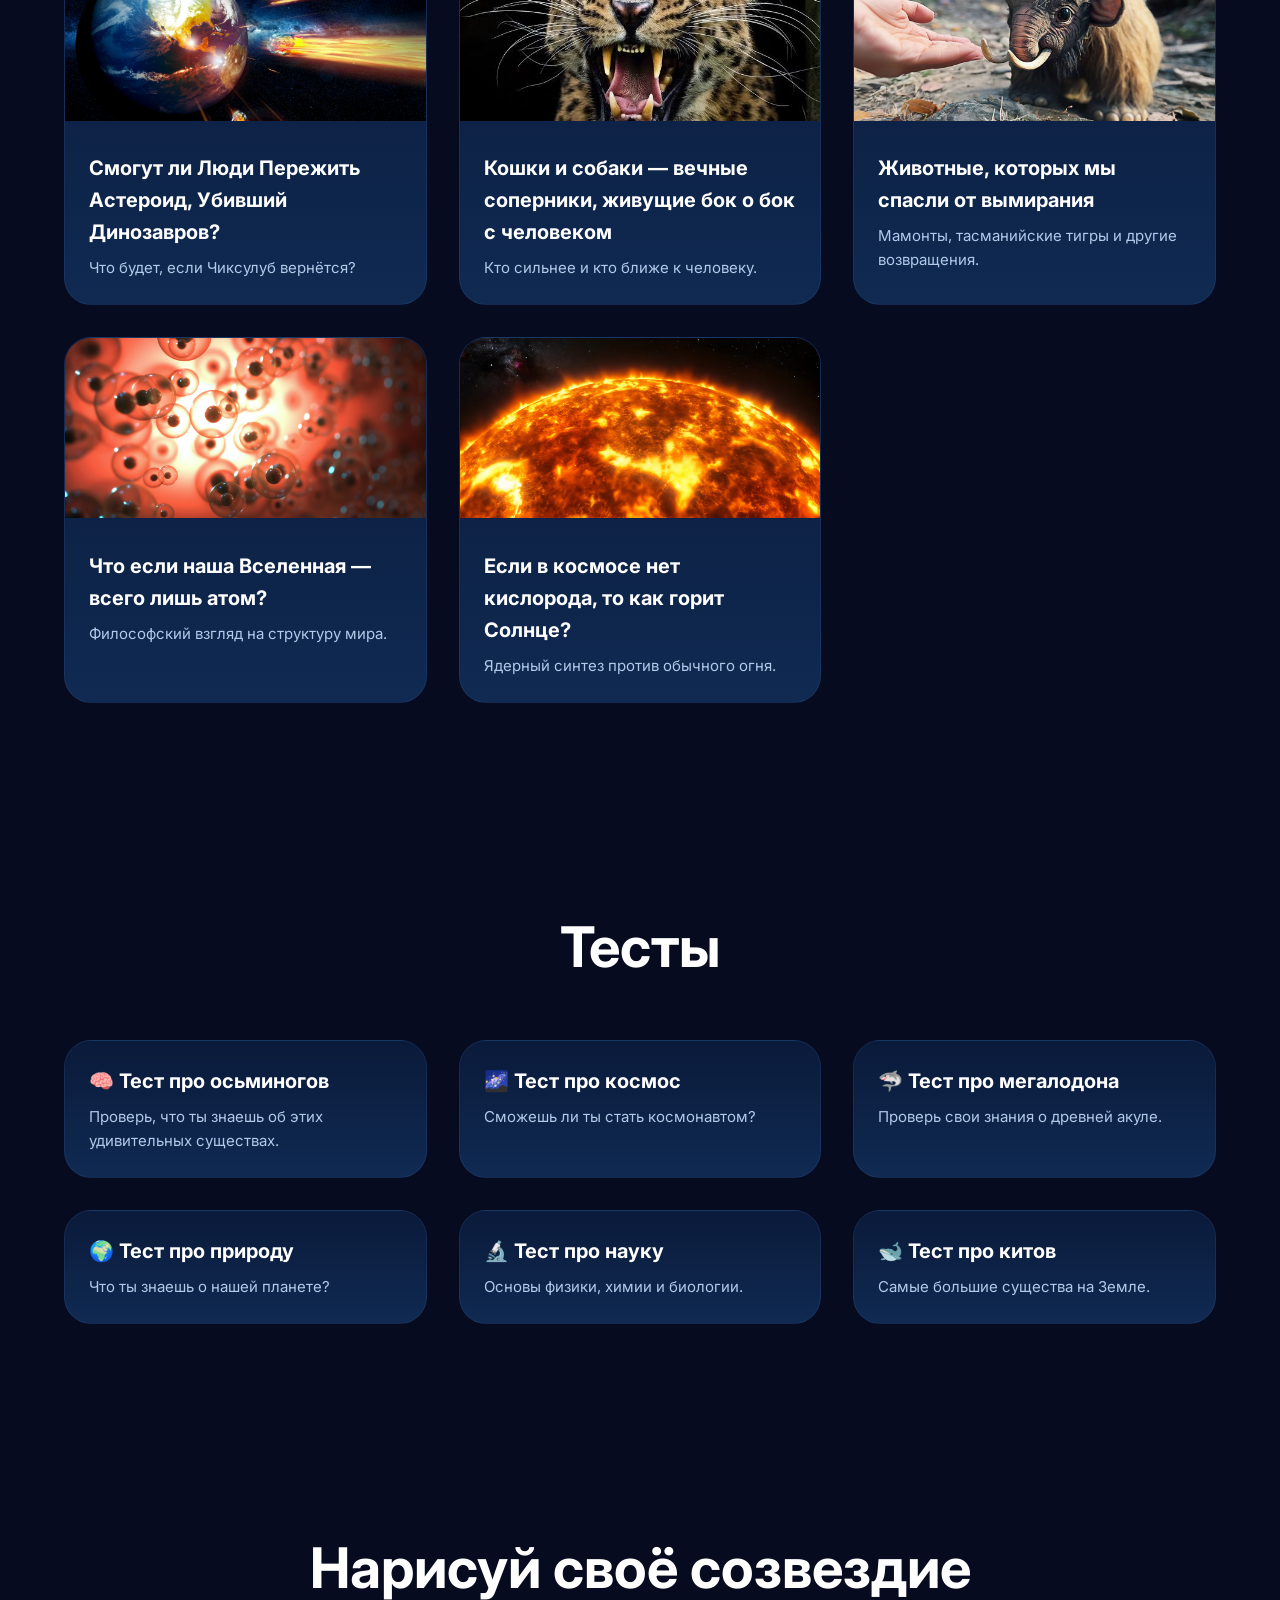
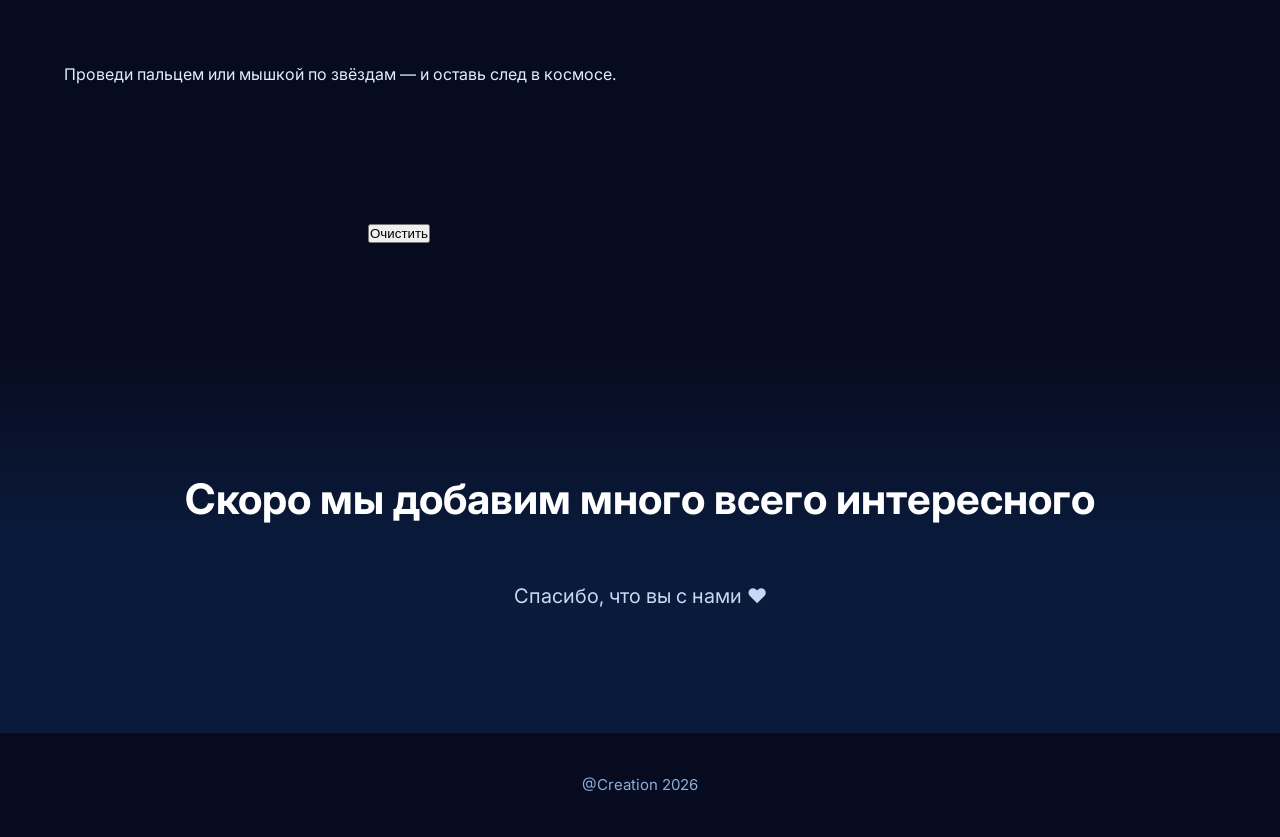
==== commit efdc57ce: "Update index.html" ====
--- a/index.html
+++ b/index.html
@@ -186,6 +186,18 @@
         </div>
     </section>
 
+    <!-- СОЗВЕЗДИЕ -->
+    <section class="constellation reveal" id="constellation">
+        <div class="container">
+            <h2>Нарисуй своё созвездие</h2>
+            <p class="constellation-subtitle">Проведи пальцем или мышкой по звёздам — и оставь след в космосе.</p>
+            <div class="canvas-wrapper">
+                <canvas id="starsCanvas"></canvas>
+                <button class="clear-btn" onclick="clearCanvas()">Очистить</button>
+            </div>
+        </div>
+    </section>
+
     <!-- МОДАЛЬНОЕ ОКНО ДЛЯ ТЕСТОВ -->
     <div id="quizModal" class="modal">
         <div class="modal-content quiz-content">
--- a/style.css
+++ b/style.css
@@ -27,20 +27,21 @@
     background: linear-gradient(180deg, rgba(7,11,31,0.7) 0%, rgba(7,11,31,0.4) 50%, rgba(7,11,31,0.95) 100%);
 }
 .nav {
-    position: relative; z-index: 2;
-    display: flex; justify-content: space-between; align-items: center;
-    padding: 32px 48px;
+    position: relative;
+    z-index: 2;
+    display: flex;
+    justify-content: space-between;
+    align-items: center;
+    padding: 24px 32px;
     animation: fadeDown 1s ease;
 }
 .logo img {
-    height: 48px;
+    height: 42px;
     width: auto;
     display: block;
     transition: transform 0.3s ease;
 }
-.logo img:hover {
-    transform: scale(1.1) rotate(-3deg);
-}
+.logo img:hover { transform: scale(1.1) rotate(-3deg); }
 .nav-links { display: flex; gap: 32px; }
 .nav-links a {
     font-family: 'Inter', sans-serif;
@@ -65,7 +66,8 @@
 .nav-links a:hover::after { width: 100%; }
 
 .hero-content {
-    position: relative; z-index: 2;
+    position: relative;
+    z-index: 2;
     flex: 1;
     display: flex;
     flex-direction: column;
@@ -132,7 +134,6 @@
     margin-bottom: 48px;
 }
 
-/* Анимация появления при скролле */
 .reveal {
     opacity: 0;
     transform: translateY(60px);
@@ -145,7 +146,7 @@
 
 /* ==================== О НАС ==================== */
 .about {
-    background: linear-gradient(90deg, #0a1a3a 0%, #000000 35%, #000000 100%);
+    background: #000000;
 }
 .about-grid {
     display: grid;
@@ -214,9 +215,7 @@
     object-fit: cover;
     transition: transform 0.5s ease;
 }
-.card:hover img {
-    transform: scale(1.08);
-}
+.card:hover img { transform: scale(1.08); }
 .card-info { padding: 24px; }
 .card-info h3 {
     font-size: 20px;
@@ -225,12 +224,8 @@
     transition: color 0.3s ease;
 }
 .card:hover .card-info h3 { color: #6aa5ff; }
-.card-info p {
-    font-size: 15px;
-    color: #b2c9e8;
-}
-
-/* ==================== ВИДЕО IFRAME ==================== */
+.card-info p { font-size: 15px; color: #b2c9e8; }
+
 .card iframe {
     width: 100%;
     height: 180px;
@@ -239,9 +234,7 @@
     display: block;
     transition: transform 0.5s ease;
 }
-.card:hover iframe {
-    transform: scale(1.05);
-}
+.card:hover iframe { transform: scale(1.05); }
 
 /* ==================== МОДАЛЬНЫЕ ОКНА ==================== */
 .modal {
@@ -276,10 +269,7 @@
     transition: all 0.3s ease;
     line-height: 1;
 }
-.close:hover {
-    transform: rotate(90deg) scale(1.2);
-    color: #6aa5ff;
-}
+.close:hover { transform: rotate(90deg) scale(1.2); color: #6aa5ff; }
 .quiz-content { max-width: 700px; }
 
 @keyframes fadeIn {
@@ -323,10 +313,7 @@
     transform: translate(-50%, -50%);
     transition: width 0.4s ease, height 0.4s ease;
 }
-.quiz-option:hover::before {
-    width: 400px;
-    height: 400px;
-}
+.quiz-option:hover::before { width: 400px; height: 400px; }
 .quiz-option:hover {
     background: rgba(106, 165, 255, 0.15);
     border-color: #6aa5ff;
@@ -360,7 +347,7 @@
 
 /* ==================== ФИНАЛ ==================== */
 .final {
-    background: linear-gradient(180deg, #070b1f 0%, #0a1a3a 50%, #102a52 100%);
+    background: linear-gradient(180deg, #070b1f 0%, #0a1a3a 50%, #0a1a3a 100%);
     text-align: center;
     padding: 120px 0;
 }
@@ -368,11 +355,7 @@
     font-size: 42px;
     animation: glowPulse 4s ease-in-out infinite;
 }
-.final {
-    background: linear-gradient(180deg, #0a1a3a 0%, #070b1f 100%);
-    text-align: center;
-    padding: 120px 0;
-}
+.final p { font-size: 20px; color: #c5d9f5; margin-top: 16px; }
 
 /* ==================== ПОДВАЛ ==================== */
 footer {
@@ -383,19 +366,96 @@
     font-size: 15px;
     border-top: 1px solid rgba(106, 165, 255, 0.1);
 }
-footer p {
-    transition: color 0.3s ease;
-}
+footer p { transition: color 0.3s ease; }
 footer p:hover { color: #6aa5ff; }
 
-/* ==================== АДАПТИВ ==================== */
+/* ==================== МОБИЛЬНАЯ АДАПТАЦИЯ ==================== */
 @media (max-width: 768px) {
-    .hero-content h1 { font-size: 56px; padding-bottom: 60px; }
-    .hero-content p { font-size: 18px; }
-    .hero-content { padding-bottom: 80px; }
-    .nav { flex-direction: column; gap: 16px; padding: 24px; }
-    .nav-links { gap: 16px; }
-    h2 { font-size: 36px; }
-    .about-grid { grid-template-columns: 1fr; }
-    .final h2 { font-size: 28px; }
-}
+    /* ШАПКА — лого слева, меню справа в одну строку */
+    .nav {
+        position: relative;
+        display: flex;
+        justify-content: space-between;
+        align-items: center;
+        padding: 16px 16px 8px;
+        gap: 8px;
+        flex-wrap: nowrap;
+    }
+    .logo {
+        display: flex;
+        align-items: center;
+        flex-shrink: 0;
+    }
+    .logo img {
+        height: 28px;
+        width: auto;
+    }
+    .nav-links {
+        display: flex;
+        gap: 12px;
+        flex-shrink: 1;
+        overflow: hidden;
+    }
+    .nav-links a {
+        font-size: 12px;
+        font-weight: 600;
+        white-space: nowrap;
+    }
+    .hero-content {
+        padding: 40px 16px 100px;
+    }
+    .hero-content h1 {
+        font-size: 48px;
+        letter-spacing: 0.02em;
+        line-height: 1.1;
+    }
+    .hero-content p {
+        font-size: 14px;
+        margin-top: 10px;
+        line-height: 1.4;
+    }
+    .scroll-indicator {
+        font-size: 20px;
+        bottom: 20px;
+    }
+
+    /* СЕКЦИИ */
+    section { padding: 60px 0; }
+    h2 { font-size: 28px; margin-bottom: 24px; }
+
+    /* О НАС */
+    .about { padding: 60px 0; }
+    .about-grid {
+        grid-template-columns: 1fr;
+        gap: 32px;
+    }
+    .about-image img {
+        max-width: 240px;
+        margin: 0 auto;
+        display: block;
+    }
+    .about-text h2 { text-align: center; }
+    .about-text p {
+        text-align: center;
+        font-size: 15px;
+    }
+
+    /* КАРТОЧКИ */
+    .cards {
+        grid-template-columns: 1fr;
+        gap: 20px;
+    }
+    .card-info { padding: 16px; }
+    .card-info h3 { font-size: 16px; }
+    .card-info p { font-size: 13px; }
+    .card iframe { height: 200px; }
+    .card img { height: 200px; }
+
+    /* ФИНАЛ */
+    .final { padding: 70px 0; }
+    .final h2 { font-size: 20px; }
+    .final p { font-size: 15px; }
+
+    /* ПОДВАЛ */
+    footer { padding: 24px 0; font-size: 13px; }
+}
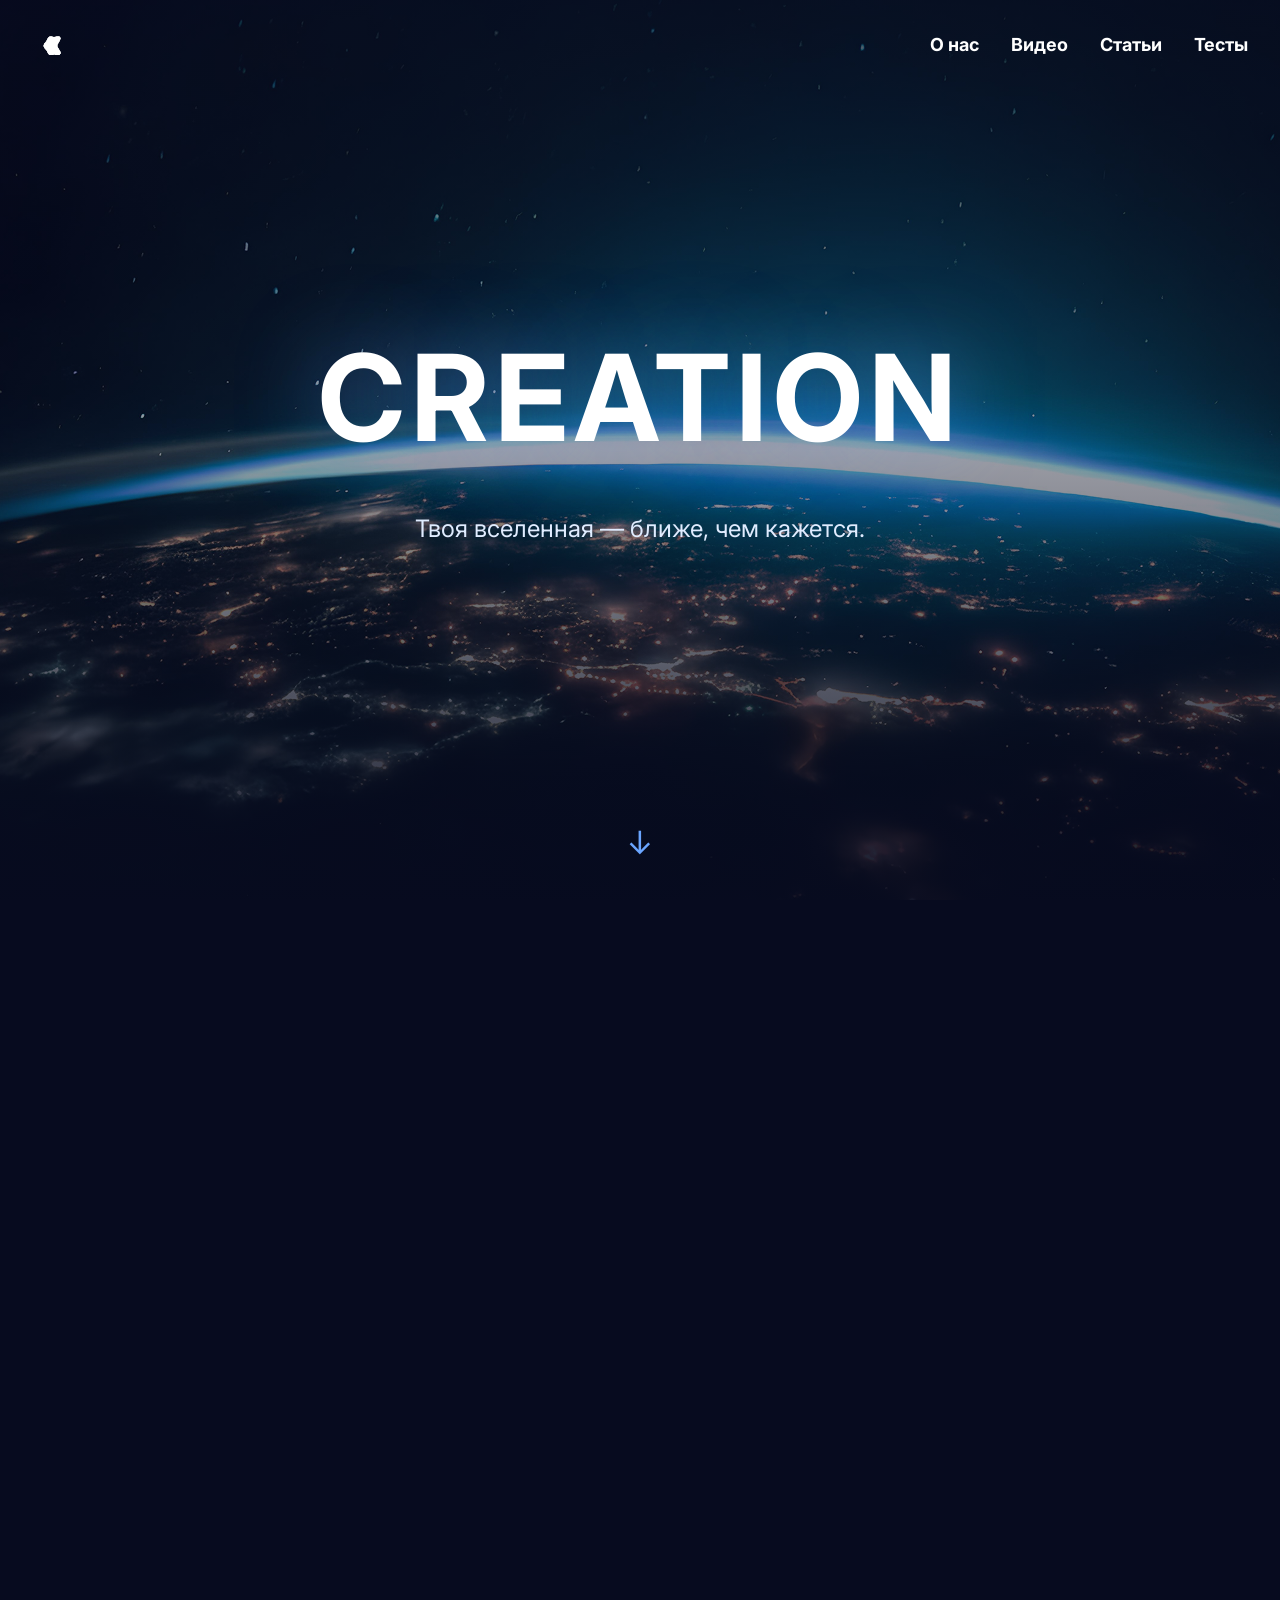
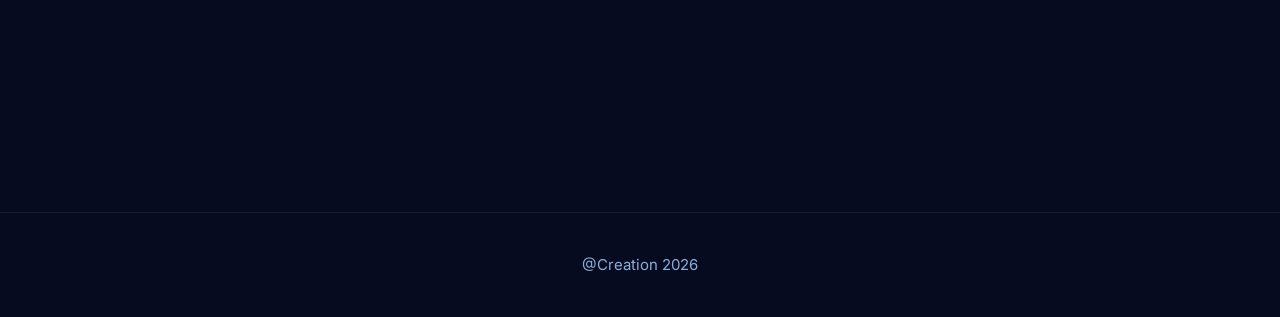
==== commit c6c38de5: "Update index.html" ====
--- a/index.html
+++ b/index.html
@@ -11,6 +11,10 @@
 </head>
 <body>
 
+    <!-- КАСТОМНЫЙ КУРСОР -->
+    <div class="custom-cursor" id="customCursor"></div>
+    <div class="custom-cursor-dot" id="customCursorDot"></div>
+
     <!-- ШАПКА -->
     <header class="hero">
         <nav class="nav">
@@ -186,18 +190,6 @@
         </div>
     </section>
 
-    <!-- СОЗВЕЗДИЕ -->
-    <section class="constellation reveal" id="constellation">
-        <div class="container">
-            <h2>Нарисуй своё созвездие</h2>
-            <p class="constellation-subtitle">Проведи пальцем или мышкой по звёздам — и оставь след в космосе.</p>
-            <div class="canvas-wrapper">
-                <canvas id="starsCanvas"></canvas>
-                <button class="clear-btn" onclick="clearCanvas()">Очистить</button>
-            </div>
-        </div>
-    </section>
-
     <!-- МОДАЛЬНОЕ ОКНО ДЛЯ ТЕСТОВ -->
     <div id="quizModal" class="modal">
         <div class="modal-content quiz-content">
--- a/style.css
+++ b/style.css
@@ -345,6 +345,61 @@
     75% { transform: translateX(10px); }
 }
 
+/* ==================== СОЗВЕЗДИЕ ==================== */
+.constellation {
+    background: #000000;
+    padding: 100px 0;
+    text-align: center;
+}
+.constellation-subtitle {
+    font-size: 18px;
+    color: #c5d9f5;
+    margin-bottom: 40px;
+    margin-top: -30px;
+}
+.canvas-wrapper {
+    position: relative;
+    max-width: 900px;
+    margin: 0 auto;
+    border-radius: 27px;
+    overflow: hidden;
+    border: 1px solid rgba(106, 165, 255, 0.15);
+    box-shadow: 0 30px 80px rgba(106, 165, 255, 0.1);
+    background: #000000;
+}
+#starsCanvas {
+    display: block;
+    width: 100%;
+    height: 500px;
+    cursor: crosshair;
+    touch-action: none;
+    user-select: none;
+    -webkit-user-select: none;
+    -webkit-tap-highlight-color: transparent;
+}
+.clear-btn {
+    position: absolute;
+    top: 16px;
+    right: 16px;
+    padding: 10px 20px;
+    background: rgba(106, 165, 255, 0.15);
+    border: 1px solid rgba(106, 165, 255, 0.3);
+    border-radius: 40px;
+    color: #e0ecff;
+    font-family: 'Inter', sans-serif;
+    font-weight: 600;
+    font-size: 14px;
+    cursor: pointer;
+    transition: all 0.3s ease;
+    backdrop-filter: blur(8px);
+    z-index: 10;
+}
+.clear-btn:hover {
+    background: rgba(106, 165, 255, 0.3);
+    transform: scale(1.05);
+    box-shadow: 0 0 20px rgba(106, 165, 255, 0.4);
+}
+
 /* ==================== ФИНАЛ ==================== */
 .final {
     background: linear-gradient(180deg, #070b1f 0%, #0a1a3a 50%, #0a1a3a 100%);
@@ -371,7 +426,6 @@
 
 /* ==================== МОБИЛЬНАЯ АДАПТАЦИЯ ==================== */
 @media (max-width: 768px) {
-    /* ШАПКА — лого слева, меню справа в одну строку */
     .nav {
         position: relative;
         display: flex;
@@ -419,11 +473,9 @@
         bottom: 20px;
     }
 
-    /* СЕКЦИИ */
     section { padding: 60px 0; }
     h2 { font-size: 28px; margin-bottom: 24px; }
 
-    /* О НАС */
     .about { padding: 60px 0; }
     .about-grid {
         grid-template-columns: 1fr;
@@ -440,7 +492,6 @@
         font-size: 15px;
     }
 
-    /* КАРТОЧКИ */
     .cards {
         grid-template-columns: 1fr;
         gap: 20px;
@@ -451,11 +502,19 @@
     .card iframe { height: 200px; }
     .card img { height: 200px; }
 
-    /* ФИНАЛ */
+    .constellation { padding: 60px 0; }
+    .constellation-subtitle { font-size: 15px; margin-bottom: 24px; }
+    #starsCanvas { height: 350px; }
+    .clear-btn {
+        padding: 8px 16px;
+        font-size: 12px;
+        top: 12px;
+        right: 12px;
+    }
+
     .final { padding: 70px 0; }
     .final h2 { font-size: 20px; }
     .final p { font-size: 15px; }
 
-    /* ПОДВАЛ */
     footer { padding: 24px 0; font-size: 13px; }
 }
